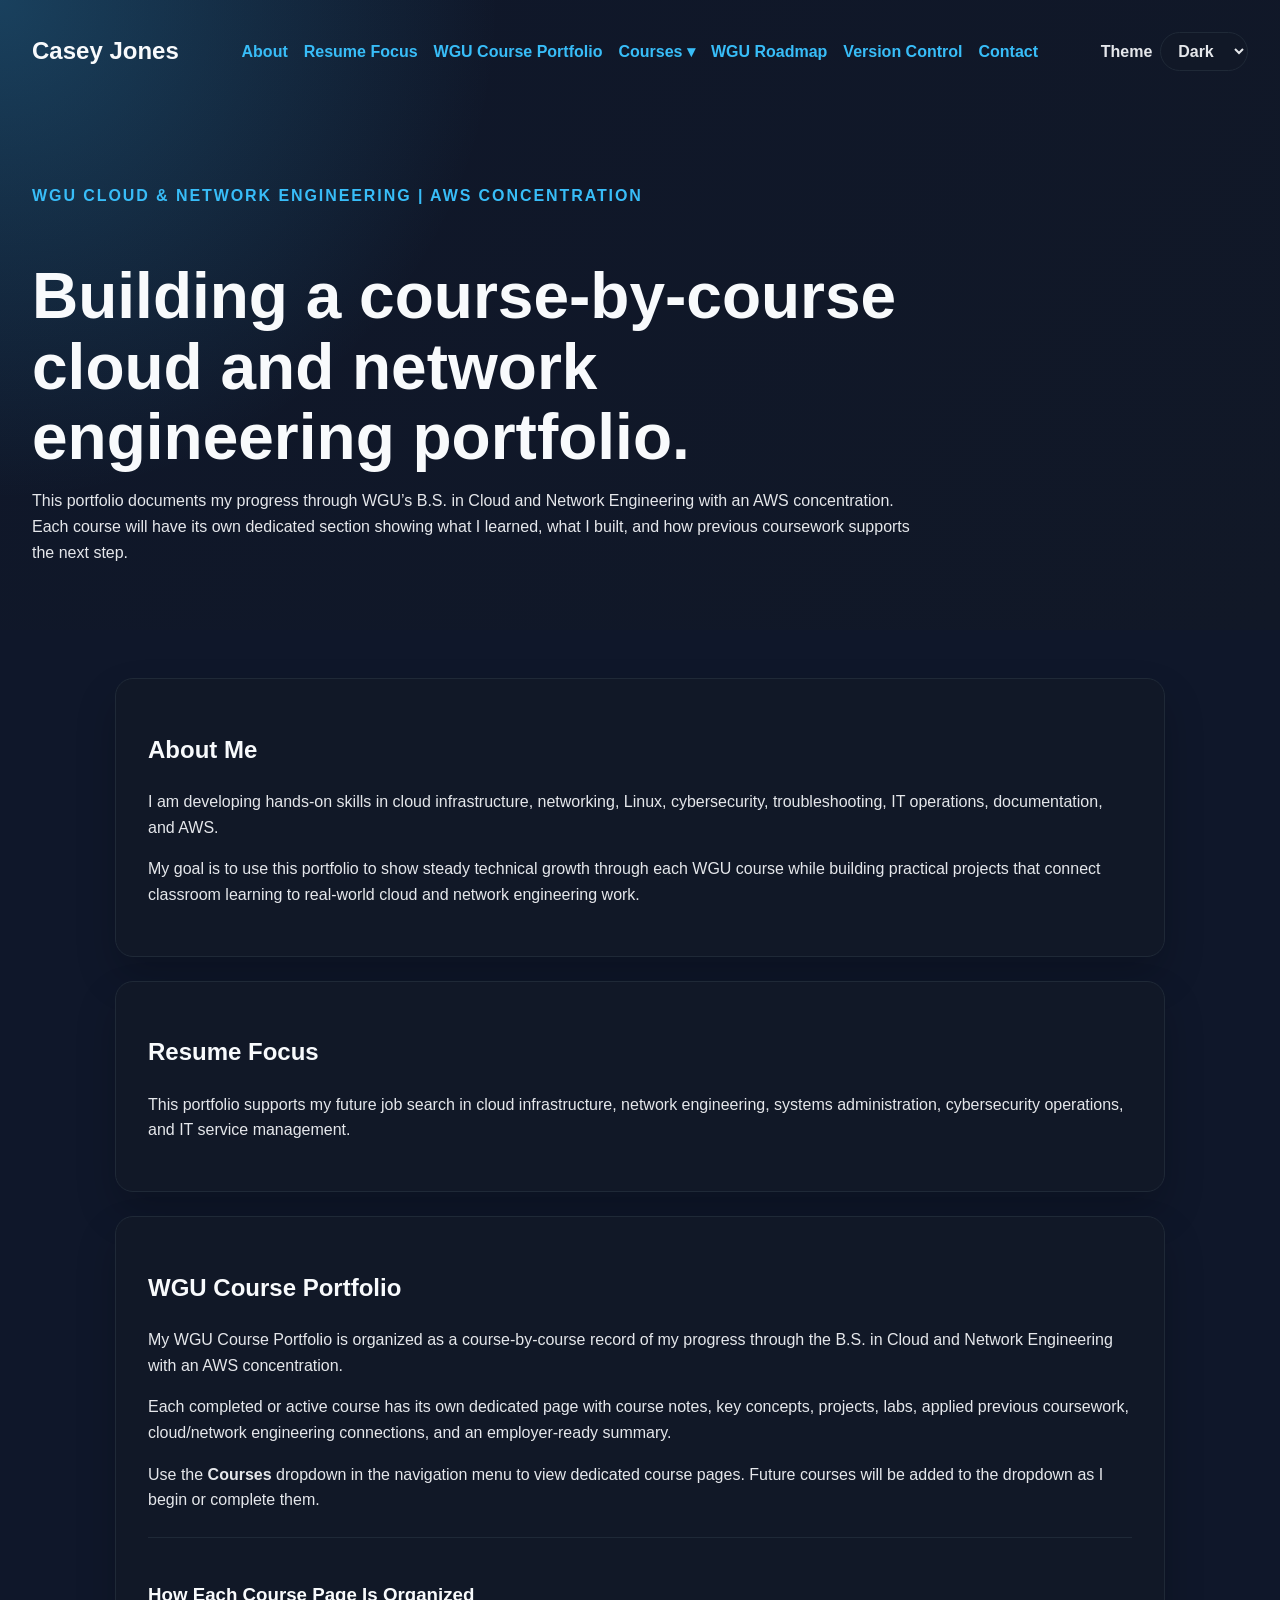
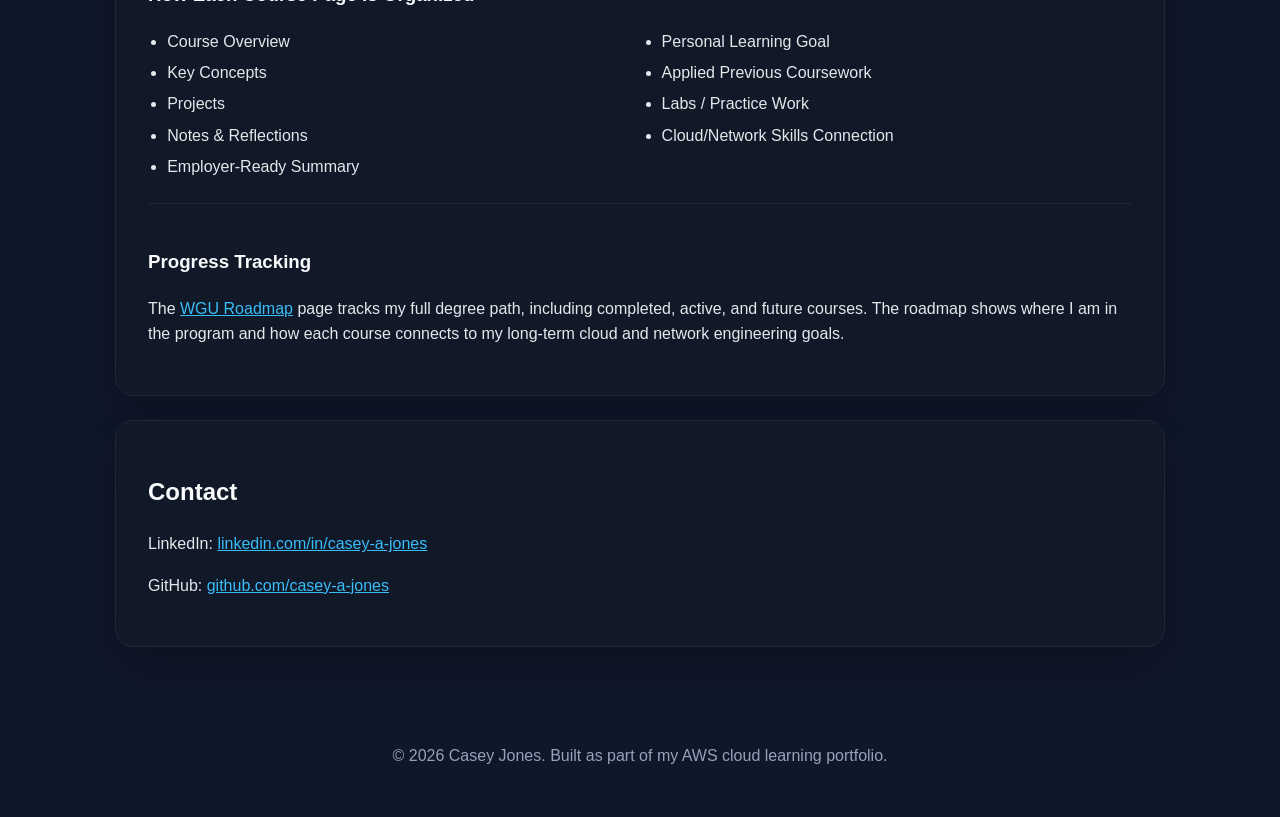
==== index.html @ 0ab1c054 "Update index.html" ====
<!DOCTYPE html>
<html lang="en">
<head>
  <meta charset="UTF-8" />
  <meta name="viewport" content="width=device-width, initial-scale=1.0" />

  <title>Casey Jones | Cloud & Network Engineering Portfolio</title>

  <!-- Main layout and shared styles -->
  <link rel="stylesheet" href="styles.css" />

  <!-- Theme stylesheet controlled by the dropdown -->
  <link id="theme-stylesheet" rel="stylesheet" href="theme-dark.css" />
</head>

<body>
  <header class="hero">
    <nav class="site-nav">
      <h1>Casey Jones</h1>
      
      <div class="nav-links">
        <a href="index.html#about">About</a>
        <a href="index.html#resume-focus">Resume Focus</a>
        <a href="index.html#course-portfolio">WGU Course Portfolio</a>
    
        <div class="dropdown">
          <button class="dropdown-button" type="button">Courses ▾</button>
            <div class="dropdown-content">
              <a href="courses/introduction-to-it-e004.html">Introduction to IT – E004</a>
              <a href="courses/business-of-it-d336.html">Business of IT - Applications – D336</a>
              <a href="courses/linux-foundations-d281.html">Linux Foundations – D281</a>
              <a href="courses/it-foundations-d316.html">IT Foundations – D316</a>
            </div>
        </div>
    
        <a href="roadmap.html">WGU Roadmap</a>
        <a href="version-control.html">Version Control</a>
        <a href="index.html#contact">Contact</a>
      </div>

      <div class="theme-picker">
        <label for="theme-select">Theme</label>
        <select id="theme-select">
          <option value="theme-dark.css">Dark</option>
          <option value="theme-light.css">Light</option>
        </select>
      </div>
    </nav>

    <section class="hero-content">
      <p class="eyebrow">WGU Cloud & Network Engineering | AWS Concentration</p>

      <h2>Building a course-by-course cloud and network engineering portfolio.</h2>

      <p>
        This portfolio documents my progress through WGU’s B.S. in Cloud and Network
        Engineering with an AWS concentration. Each course will have its own dedicated
        section showing what I learned, what I built, and how previous coursework supports
        the next step.
      </p>
    </section>
  </header>

  <main>
    <section id="about" class="card">
      <h2>About Me</h2>

      <p>
        I am developing hands-on skills in cloud infrastructure, networking, Linux,
        cybersecurity, troubleshooting, IT operations, documentation, and AWS.
      </p>

      <p>
        My goal is to use this portfolio to show steady technical growth through each
        WGU course while building practical projects that connect classroom learning
        to real-world cloud and network engineering work.
      </p>
    </section>

    <section id="resume-focus" class="card">
      <h2>Resume Focus</h2>

      <p>
        This portfolio supports my future job search in cloud infrastructure, network
        engineering, systems administration, cybersecurity operations, and IT service
        management.
      </p>
    </section>

    <section id="course-portfolio" class="card">
      <h2>WGU Course Portfolio</h2>
    
      <p>
        My WGU Course Portfolio is organized as a course-by-course record of my progress through
        the B.S. in Cloud and Network Engineering with an AWS concentration.
      </p>
    
      <p>
        Each completed or active course has its own dedicated page with course notes, key concepts,
        projects, labs, applied previous coursework, cloud/network engineering connections, and an
        employer-ready summary.
      </p>
    
      <p>
        Use the <strong>Courses</strong> dropdown in the navigation menu to view dedicated course pages.
        Future courses will be added to the dropdown as I begin or complete them.
      </p>
    
      <div class="course-card">
        <h3>How Each Course Page Is Organized</h3>
    
        <ul class="two-column-list">
          <li>Course Overview</li>
          <li>Personal Learning Goal</li>
          <li>Key Concepts</li>
          <li>Applied Previous Coursework</li>
          <li>Projects</li>
          <li>Labs / Practice Work</li>
          <li>Notes & Reflections</li>
          <li>Cloud/Network Skills Connection</li>
          <li>Employer-Ready Summary</li>
        </ul>
      </div>
    
      <div class="course-card">
        <h3>Progress Tracking</h3>
    
        <p>
          The <a href="roadmap.html">WGU Roadmap</a> page tracks my full degree path, including completed,
          active, and future courses. The roadmap shows where I am in the program and how each course
          connects to my long-term cloud and network engineering goals.
        </p>
      </div>
    </section>

    <section id="contact" class="card">
      <h2>Contact</h2>

      <p>
        LinkedIn:
        <a href="https://www.linkedin.com/in/casey-a-jones" target="_blank" rel="noopener noreferrer">
          linkedin.com/in/casey-a-jones
        </a>
      </p>

      <p>
        GitHub:
        <a href="https://github.com/casey-a-jones" target="_blank" rel="noopener noreferrer">
          github.com/casey-a-jones
        </a>
      </p>
    </section>
  </main>

  <footer>
    <p>© 2026 Casey Jones. Built as part of my AWS cloud learning portfolio.</p>
  </footer>

  <script>
    const themeSelect = document.querySelector("#theme-select");
    const themeStylesheet = document.querySelector("#theme-stylesheet");
    const savedTheme = localStorage.getItem("portfolio-theme");

    if (savedTheme) {
      themeStylesheet.setAttribute("href", savedTheme);
      themeSelect.value = savedTheme;
    }

    themeSelect.addEventListener("change", function () {
      const selectedTheme = themeSelect.value;
      themeStylesheet.setAttribute("href", selectedTheme);
      localStorage.setItem("portfolio-theme", selectedTheme);
    });
  </script>
</body>
</html>
---- styles.css ----
* {
  box-sizing: border-box;
}

html {
  scroll-behavior: smooth;
}

body {
  margin: 0;
  font-family: Arial, Helvetica, sans-serif;
  background: var(--page-bg);
  color: var(--text-color);
  line-height: 1.6;
  transition: background 0.3s ease, color 0.3s ease;
}

a {
  color: var(--link-color);
}

a:hover,
a:focus {
  color: var(--accent-color);
}

.hero {
  min-height: 70vh;
  padding: 2rem;
  background: var(--hero-bg);
}

.site-nav {
  display: flex;
  justify-content: space-between;
  align-items: center;
  gap: 1rem;
  flex-wrap: wrap;
}

.site-nav h1 {
  margin: 0;
  font-size: 1.5rem;
  color: var(--heading-color);
}

.nav-links {
  display: flex;
  gap: 1rem;
  flex-wrap: wrap;
}

.nav-links a {
  text-decoration: none;
  font-weight: bold;
}

.nav-links a:hover,
.nav-links a:focus {
  text-decoration: underline;
}

.dropdown {
  position: relative;
  display: inline-block;
}

.dropdown-button {
  background: transparent;
  border: none;
  color: var(--link-color);
  font: inherit;
  font-weight: bold;
  cursor: pointer;
  padding: 0;
}

.dropdown-button:hover,
.dropdown-button:focus {
  color: var(--accent-color);
  text-decoration: underline;
}

.dropdown-content {
  display: none;
  position: absolute;
  top: 1.8rem;
  left: 0;
  min-width: 260px;
  background: var(--card-bg);
  border: 1px solid var(--border-color);
  border-radius: 12px;
  box-shadow: var(--card-shadow);
  z-index: 10;
  overflow: hidden;
}

.dropdown-content a {
  display: block;
  padding: 0.75rem 1rem;
  text-decoration: none;
  color: var(--text-color);
}

.dropdown-content a:hover,
.dropdown-content a:focus {
  background: var(--table-header-bg);
  color: var(--accent-color);
}

.dropdown:hover .dropdown-content,
.dropdown:focus-within .dropdown-content {
  display: block;
}

.theme-picker {
  display: flex;
  align-items: center;
  gap: 0.5rem;
  font-weight: bold;
}

.theme-picker select {
  padding: 0.55rem 0.8rem;
  border: 1px solid var(--border-color);
  border-radius: 999px;
  background: var(--card-bg);
  color: var(--text-color);
  font: inherit;
  cursor: pointer;
}

.hero-content {
  max-width: 900px;
  margin-top: 7rem;
}

.eyebrow {
  color: var(--accent-color);
  text-transform: uppercase;
  letter-spacing: 0.12em;
  font-weight: bold;
}

.hero h2 {
  font-size: clamp(2rem, 5vw, 4rem);
  line-height: 1.1;
  margin-bottom: 1rem;
  color: var(--heading-color);
}

main {
  width: min(1050px, 92%);
  margin: 3rem auto;
}

.card {
  background: var(--card-bg);
  border: 1px solid var(--border-color);
  border-radius: 18px;
  padding: 2rem;
  margin-bottom: 1.5rem;
  box-shadow: var(--card-shadow);
}

.card h2,
.card h3,
.card h4 {
  color: var(--heading-color);
}

.course-card {
  border-top: 1px solid var(--border-color);
  margin-top: 1.5rem;
  padding-top: 1.5rem;
}

.status {
  color: var(--accent-color);
  font-weight: bold;
}

.two-column-list {
  display: grid;
  grid-template-columns: repeat(2, minmax(0, 1fr));
  gap: 0.35rem 1.5rem;
  padding-left: 1.2rem;
}

footer {
  text-align: center;
  padding: 2rem;
  color: var(--muted-color);
}

.small-hero {
  min-height: 45vh;
}

.table-wrapper {
  width: 100%;
  overflow-x: auto;
  margin-top: 1rem;
}

table {
  width: 100%;
  border-collapse: collapse;
  min-width: 850px;
}

th,
td {
  padding: 0.9rem;
  text-align: left;
  border: 1px solid var(--border-color);
  vertical-align: top;
}

th {
  color: var(--heading-color);
  background: var(--table-header-bg);
}

td {
  background: var(--table-cell-bg);
}
.legend {
  display: flex;
  flex-wrap: wrap;
  gap: 1rem 1.5rem;
  margin-top: 1rem;
}

.legend-item {
  display: inline-flex;
  align-items: center;
  gap: 0.5rem;
  font-weight: bold;
}

.legend-dot {
  width: 14px;
  height: 14px;
  border-radius: 50%;
  display: inline-block;
}

.legend-dot.completed {
  background: #22c55e;
}

.legend-dot.current {
  background: #f59e0b;
}

.legend-dot.future {
  background: #94a3b8;
}

.roadmap-card {
  overflow: hidden;
}

.roadmap {
  position: relative;
  max-width: 1100px;
  margin: 2rem auto 0;
  padding: 1rem 0;
}

.road-line {
  position: absolute;
  top: 0;
  bottom: 0;
  left: 50%;
  width: 18px;
  transform: translateX(-50%);
  border-radius: 999px;
  background:
    repeating-linear-gradient(
      to bottom,
      var(--road-line-color) 0 60px,
      var(--road-dash-color) 60px 90px
    );
  box-shadow: inset 0 0 0 4px var(--road-edge-color);
}

.road-stop {
  position: relative;
  width: 50%;
  margin: 1.75rem 0;
}

.road-stop.left {
  left: 0;
  padding-right: 3.5rem;
}

.road-stop.right {
  left: 50%;
  padding-left: 3.5rem;
}

.stop-card {
  background: var(--card-bg);
  border: 1px solid var(--border-color);
  border-radius: 18px;
  padding: 1.25rem;
  box-shadow: var(--card-shadow);
  position: relative;
}

.stop-card h3 {
  margin-top: 0.2rem;
  margin-bottom: 0.75rem;
}

.term-label {
  margin: 0 0 0.5rem 0;
  font-size: 0.9rem;
  font-weight: bold;
  color: var(--accent-color);
  text-transform: uppercase;
  letter-spacing: 0.06em;
}

.stop-marker {
  position: absolute;
  top: 1.75rem;
  width: 24px;
  height: 24px;
  border-radius: 50%;
  border: 4px solid var(--page-bg);
  z-index: 2;
}

.road-stop.left .stop-marker {
  right: -12px;
}

.road-stop.right .stop-marker {
  left: -12px;
}

.road-stop.completed .stop-marker {
  background: #22c55e;
}

.road-stop.current .stop-marker {
  background: #f59e0b;
}

.road-stop.future .stop-marker {
  background: #94a3b8;
}

.car-icon {
  position: absolute;
  top: 0.9rem;
  font-size: 1.8rem;
  z-index: 3;
}

.road-stop.right .car-icon {
  left: -2.6rem;
}

.road-stop.left .car-icon {
  right: -2.6rem;
}

.road-stop.left .stop-card::after,
.road-stop.right .stop-card::after {
  content: "";
  position: absolute;
  top: 1.6rem;
  width: 28px;
  height: 4px;
  background: var(--road-connector-color);
}

.road-stop.left .stop-card::after {
  right: -28px;
}

.road-stop.right .stop-card::after {
  left: -28px;
}

@media (max-width: 900px) {
  .road-line {
    left: 20px;
    transform: none;
  }

  .road-stop,
  .road-stop.left,
  .road-stop.right {
    width: 100%;
    left: 0;
    padding-left: 4rem;
    padding-right: 0;
  }

  .road-stop .stop-marker {
    left: 8px !important;
    right: auto !important;
  }

  .road-stop .car-icon {
    left: 0.2rem !important;
    right: auto !important;
  }

  .road-stop .stop-card::after {
    left: -28px !important;
    right: auto !important;
  }
}

@media (max-width: 700px) {
  .hero {
    padding: 1.25rem;
  }

  .hero-content {
    margin-top: 4rem;
  }

  .site-nav {
    align-items: flex-start;
  }

  .nav-links {
    width: 100%;
  }

  .two-column-list {
    grid-template-columns: 1fr;
  }
}
---- theme-dark.css ----
:root {
  --page-bg: #0f172a;
  --text-color: #e5e7eb;
  --heading-color: #f8fafc;
  --muted-color: #94a3b8;
  --link-color: #38bdf8;
  --accent-color: #38bdf8;
  --card-bg: #111827;
  --border-color: #1f2937;
  --card-shadow: 0 20px 40px rgba(0, 0, 0, 0.2);
  --hero-bg:
    radial-gradient(circle at top left, rgba(56, 189, 248, 0.25), transparent 35%),
    linear-gradient(135deg, #0f172a, #111827);
  --table-header-bg: #1e293b;
  --table-cell-bg: #0f172a;
  --road-line-color: #334155;
  --road-dash-color: #475569;
  --road-edge-color: #1e293b;
  --road-connector-color: #64748b;
}
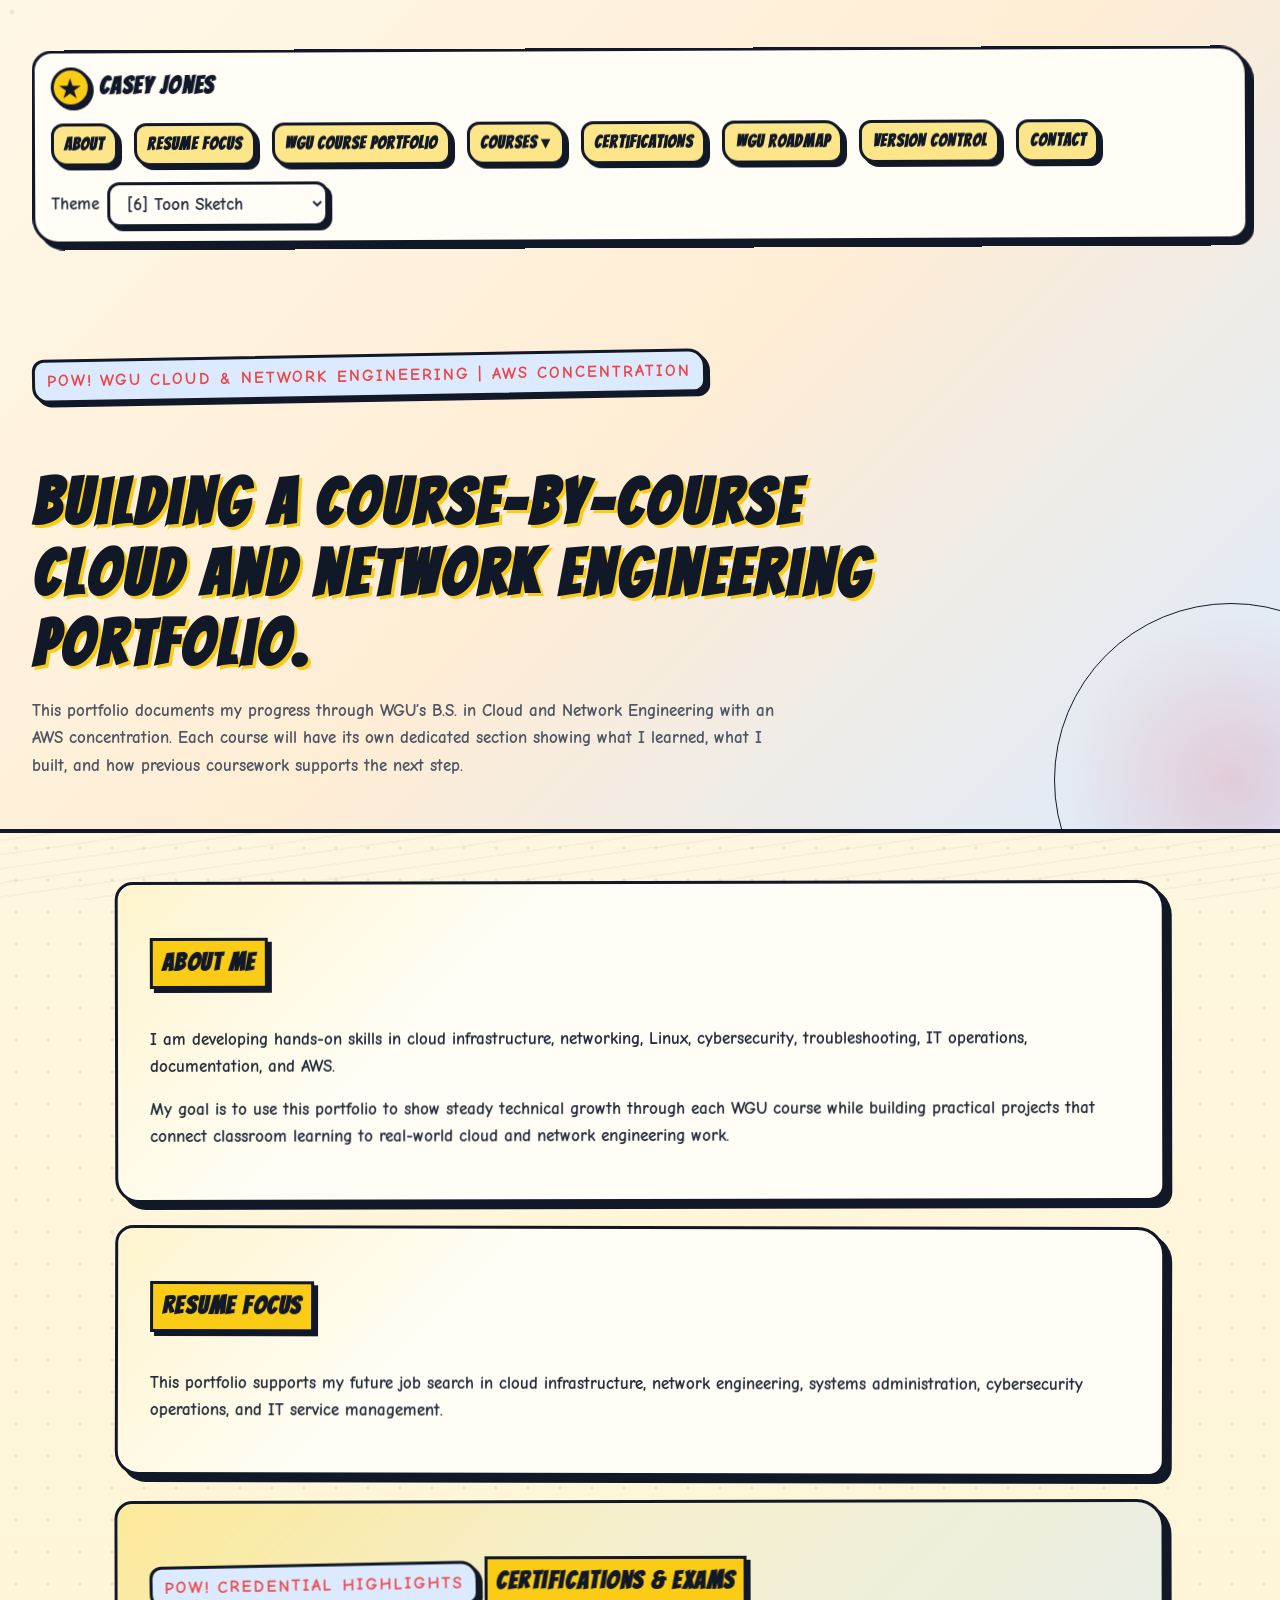
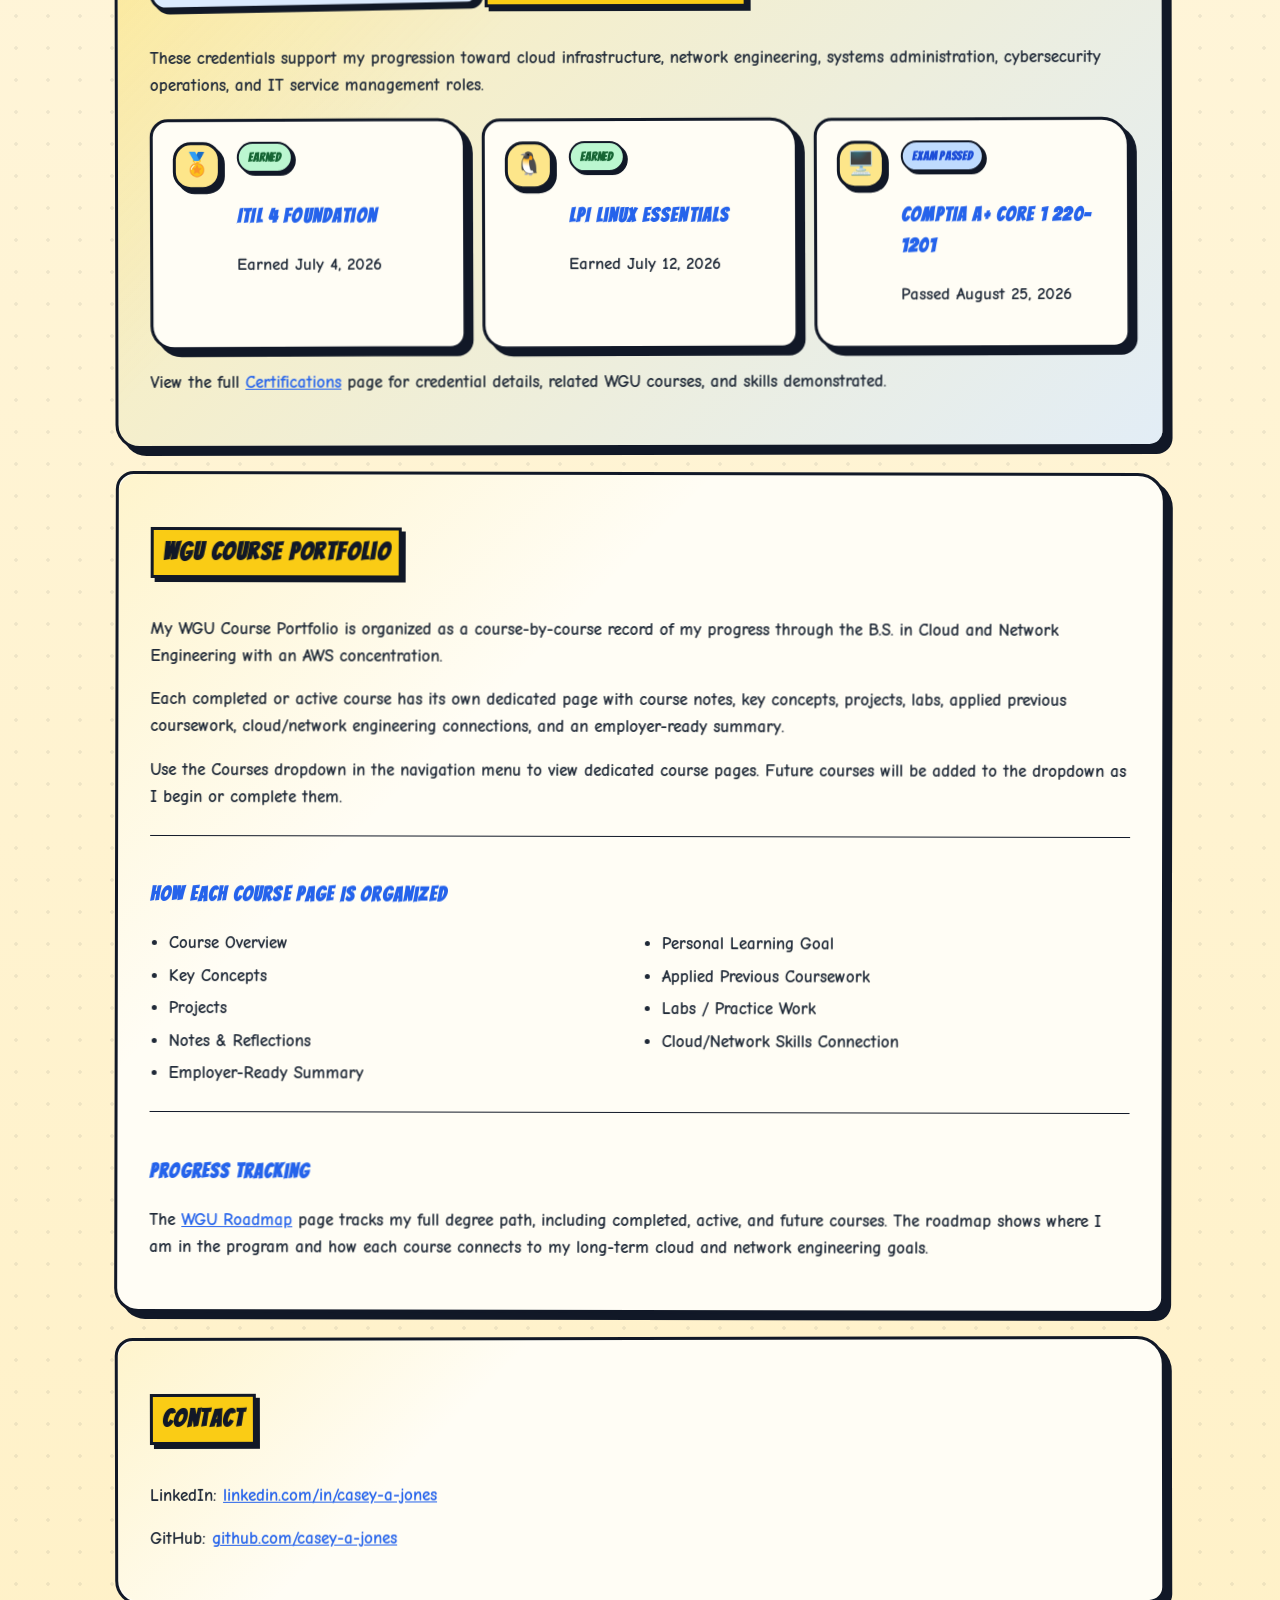
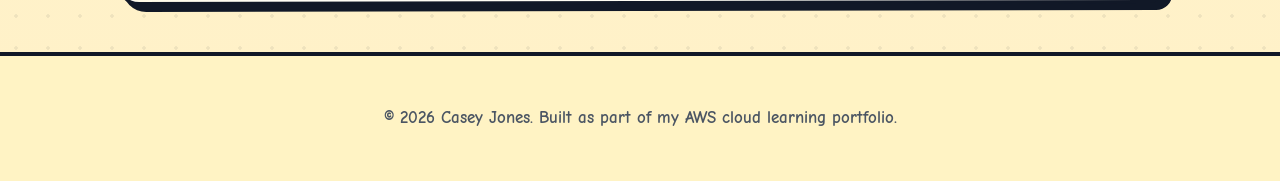
==== commit b0b7a04c: "Finalize theme collection" ====
--- a/index.html
+++ b/index.html
@@ -10,10 +10,10 @@
   <link rel="stylesheet" href="styles.css" />
 
   <!-- Theme stylesheet controlled by the dropdown -->
-  <link id="theme-stylesheet" rel="stylesheet" href="theme-dark.css" />
+  <link id="theme-stylesheet" rel="stylesheet" href="theme-toon-sketch.css" />
 </head>
 
-<body>
+<body data-theme-path="">
   <header class="hero">
     <nav class="site-nav">
       <h1>Casey Jones</h1>
@@ -22,17 +22,19 @@
         <a href="index.html#about">About</a>
         <a href="index.html#resume-focus">Resume Focus</a>
         <a href="index.html#course-portfolio">WGU Course Portfolio</a>
-    
+
         <div class="dropdown">
           <button class="dropdown-button" type="button">Courses ▾</button>
-            <div class="dropdown-content">
-              <a href="courses/introduction-to-it-e004.html">Introduction to IT – E004</a>
-              <a href="courses/business-of-it-d336.html">Business of IT - Applications – D336</a>
-              <a href="courses/linux-foundations-d281.html">Linux Foundations – D281</a>
-              <a href="courses/it-foundations-d316.html">IT Foundations – D316</a>
-            </div>
+          <div class="dropdown-content">
+            <a href="courses/introduction-to-it-e004.html">Introduction to IT – E004</a>
+            <a href="courses/business-of-it-d336.html">Business of IT - Applications – D336</a>
+            <a href="courses/linux-foundations-d281.html">Linux Foundations – D281</a>
+            <a href="courses/it-foundations-d316.html">IT Foundations – D316</a>
+            <a href="courses/it-applications-d317.html">IT Applications – D317</a>
+          </div>
         </div>
-    
+
+        <a href="certifications.html">Certifications</a>
         <a href="roadmap.html">WGU Roadmap</a>
         <a href="version-control.html">Version Control</a>
         <a href="index.html#contact">Contact</a>
@@ -41,8 +43,12 @@
       <div class="theme-picker">
         <label for="theme-select">Theme</label>
         <select id="theme-select">
-          <option value="theme-dark.css">Dark</option>
-          <option value="theme-light.css">Light</option>
+          <option value="theme-blueprint-grid.css">[1] Blueprint Grid</option>
+          <option value="theme-brutalist-server.css">[2] Brutalist Server</option>
+          <option value="theme-cosmic-console.css">[3] Cosmic Console</option>
+          <option value="theme-dark.css">[4] Dark</option>
+          <option value="theme-electron-schematic.css">[5] Electron Schematic</option>
+          <option value="theme-toon-sketch.css" selected>[6] Toon Sketch</option>
         </select>
       </div>
     </nav>
@@ -84,6 +90,51 @@
         This portfolio supports my future job search in cloud infrastructure, network
         engineering, systems administration, cybersecurity operations, and IT service
         management.
+      </p>
+    </section>
+
+
+    <section id="certification-highlights" class="card feature-card">
+      <p class="eyebrow">Credential Highlights</p>
+      <h2>Certifications & Exams</h2>
+
+      <p>
+        These credentials support my progression toward cloud infrastructure, network engineering,
+        systems administration, cybersecurity operations, and IT service management roles.
+      </p>
+
+      <div class="cert-grid compact-grid">
+        <article class="cert-card earned">
+          <span class="cert-icon">🏅</span>
+          <div>
+            <p class="badge earned-badge">Earned</p>
+            <h3>ITIL 4 Foundation</h3>
+            <p>Earned July 4, 2026</p>
+          </div>
+        </article>
+
+        <article class="cert-card earned">
+          <span class="cert-icon">🐧</span>
+          <div>
+            <p class="badge earned-badge">Earned</p>
+            <h3>LPI Linux Essentials</h3>
+            <p>Earned July 12, 2026</p>
+          </div>
+        </article>
+
+        <article class="cert-card passed">
+          <span class="cert-icon">🖥️</span>
+          <div>
+            <p class="badge passed-badge">Exam Passed</p>
+            <h3>CompTIA A+ Core 1 220-1201</h3>
+            <p>Passed August 25, 2026</p>
+          </div>
+        </article>
+      </div>
+
+      <p>
+        View the full <a href="certifications.html">Certifications</a> page for credential details,
+        related WGU courses, and skills demonstrated.
       </p>
     </section>
 
@@ -155,22 +206,6 @@
   <footer>
     <p>© 2026 Casey Jones. Built as part of my AWS cloud learning portfolio.</p>
   </footer>
-
-  <script>
-    const themeSelect = document.querySelector("#theme-select");
-    const themeStylesheet = document.querySelector("#theme-stylesheet");
-    const savedTheme = localStorage.getItem("portfolio-theme");
-
-    if (savedTheme) {
-      themeStylesheet.setAttribute("href", savedTheme);
-      themeSelect.value = savedTheme;
-    }
-
-    themeSelect.addEventListener("change", function () {
-      const selectedTheme = themeSelect.value;
-      themeStylesheet.setAttribute("href", selectedTheme);
-      localStorage.setItem("portfolio-theme", selectedTheme);
-    });
-  </script>
+  <script src="script.js"></script>
 </body>
 </html>
--- a/styles.css
+++ b/styles.css
@@ -440,3 +440,296 @@
     grid-template-columns: 1fr;
   }
 }
+
+
+/* === v1.3 Visual Refresh === */
+
+:root {
+  --radius-lg: 24px;
+  --radius-md: 16px;
+}
+
+body::before {
+  content: "";
+  position: fixed;
+  inset: 0;
+  pointer-events: none;
+  background:
+    radial-gradient(circle at 12% 18%, var(--glow-one), transparent 32%),
+    radial-gradient(circle at 82% 8%, var(--glow-two), transparent 28%),
+    linear-gradient(135deg, transparent 0 24%, var(--grid-line) 25%, transparent 26% 49%, var(--grid-line) 50%, transparent 51%);
+  background-size: auto, auto, 64px 64px;
+  opacity: 0.8;
+  z-index: -1;
+}
+
+.site-nav {
+  position: sticky;
+  top: 1rem;
+  z-index: 20;
+  padding: 0.85rem 1rem;
+  border: 1px solid var(--nav-border);
+  border-radius: 999px;
+  background: var(--nav-bg);
+  backdrop-filter: blur(18px);
+  box-shadow: var(--nav-shadow);
+}
+
+.site-nav h1 {
+  display: inline-flex;
+  align-items: center;
+  gap: 0.5rem;
+}
+
+.site-nav h1::before {
+  content: "☁";
+  display: inline-grid;
+  place-items: center;
+  width: 34px;
+  height: 34px;
+  border-radius: 50%;
+  color: var(--logo-color);
+  background: var(--logo-bg);
+  box-shadow: 0 0 24px var(--logo-glow);
+}
+
+.hero {
+  position: relative;
+  overflow: hidden;
+}
+
+.hero::after {
+  content: "";
+  position: absolute;
+  right: -8rem;
+  bottom: -8rem;
+  width: 22rem;
+  height: 22rem;
+  border-radius: 50%;
+  border: 1px solid var(--orb-border);
+  background: var(--orb-bg);
+  filter: blur(0.2px);
+}
+
+.hero-content {
+  position: relative;
+  z-index: 1;
+}
+
+.hero-content p:not(.eyebrow) {
+  max-width: 760px;
+  font-size: 1.08rem;
+  color: var(--muted-color);
+}
+
+.eyebrow {
+  display: inline-flex;
+  align-items: center;
+  gap: 0.45rem;
+  padding: 0.35rem 0.75rem;
+  border: 1px solid var(--pill-border);
+  border-radius: 999px;
+  background: var(--pill-bg);
+}
+
+.eyebrow::before {
+  content: "✦";
+}
+
+.card {
+  position: relative;
+  overflow: hidden;
+  border-radius: var(--radius-lg);
+}
+
+.card::before {
+  content: "";
+  position: absolute;
+  inset: 0;
+  pointer-events: none;
+  border-radius: inherit;
+  background: linear-gradient(135deg, var(--card-shine), transparent 35%);
+  opacity: 0.7;
+}
+
+.card > * {
+  position: relative;
+  z-index: 1;
+}
+
+.feature-card {
+  border-color: var(--feature-border);
+  background:
+    linear-gradient(135deg, var(--feature-bg-one), var(--feature-bg-two)),
+    var(--card-bg);
+}
+
+.nav-links a,
+.dropdown-button {
+  transition: transform 0.2s ease, color 0.2s ease;
+}
+
+.nav-links a:hover,
+.dropdown-button:hover {
+  transform: translateY(-1px);
+}
+
+.dropdown-content {
+  top: 2.2rem;
+  padding: 0.4rem;
+  border-radius: 18px;
+  background: var(--dropdown-bg);
+  backdrop-filter: blur(18px);
+}
+
+.dropdown-content a {
+  border-radius: 12px;
+}
+
+.theme-picker select {
+  box-shadow: inset 0 0 0 1px var(--input-inner-border);
+}
+
+.cert-grid,
+.stats-grid {
+  display: grid;
+  gap: 1rem;
+}
+
+.cert-grid {
+  grid-template-columns: repeat(auto-fit, minmax(260px, 1fr));
+}
+
+.compact-grid {
+  margin: 1.25rem 0;
+}
+
+.cert-card,
+.stat-card {
+  background: var(--cert-card-bg);
+  border: 1px solid var(--border-color);
+  border-radius: 22px;
+  padding: 1.25rem;
+  box-shadow: var(--card-shadow);
+}
+
+.cert-card {
+  display: flex;
+  align-items: flex-start;
+  gap: 1rem;
+}
+
+.cert-icon {
+  display: inline-grid;
+  place-items: center;
+  flex: 0 0 auto;
+  width: 3rem;
+  height: 3rem;
+  border-radius: 18px;
+  background: var(--icon-bg);
+  box-shadow: inset 0 0 0 1px var(--icon-border);
+  font-size: 1.4rem;
+}
+
+.badge {
+  display: inline-flex;
+  width: fit-content;
+  margin: 0 0 0.5rem;
+  padding: 0.22rem 0.6rem;
+  border-radius: 999px;
+  font-size: 0.78rem;
+  font-weight: 700;
+  text-transform: uppercase;
+  letter-spacing: 0.06em;
+}
+
+.earned-badge {
+  color: var(--earned-text);
+  background: var(--earned-bg);
+}
+
+.passed-badge {
+  color: var(--passed-text);
+  background: var(--passed-bg);
+}
+
+.current-badge {
+  color: var(--current-text);
+  background: var(--current-bg);
+}
+
+.stats-grid {
+  grid-template-columns: repeat(auto-fit, minmax(180px, 1fr));
+}
+
+.stat-card {
+  text-align: center;
+}
+
+.stat-number {
+  display: block;
+  font-size: 2.5rem;
+  line-height: 1;
+  color: var(--accent-color);
+  font-weight: 800;
+}
+
+.stat-label {
+  color: var(--muted-color);
+  font-weight: 700;
+}
+
+.road-line {
+  width: 24px;
+  background:
+    repeating-linear-gradient(
+      to bottom,
+      var(--road-line-color) 0 46px,
+      var(--road-dash-color) 46px 76px
+    );
+  box-shadow:
+    inset 0 0 0 5px var(--road-edge-color),
+    0 0 40px var(--road-glow);
+}
+
+.stop-card {
+  transition: transform 0.2s ease, border-color 0.2s ease;
+}
+
+.stop-card:hover {
+  transform: translateY(-3px);
+  border-color: var(--accent-color);
+}
+
+.road-stop.current .stop-card {
+  border-color: var(--current-stop-border);
+  box-shadow: var(--current-stop-shadow);
+}
+
+.car-icon {
+  filter: drop-shadow(0 6px 14px var(--car-shadow));
+}
+
+footer {
+  border-top: 1px solid var(--border-color);
+  background: var(--footer-bg);
+}
+
+@media (max-width: 900px) {
+  .site-nav {
+    border-radius: 24px;
+    top: 0.5rem;
+  }
+
+  .dropdown-content {
+    position: static;
+    width: 100%;
+    margin-top: 0.5rem;
+  }
+}
+
+@media (max-width: 700px) {
+  .cert-card {
+    flex-direction: column;
+  }
+}
--- a/theme-toon-sketch.css
+++ b/theme-toon-sketch.css
@@ -0,0 +1,140 @@
+@import url('https://fonts.googleapis.com/css2?family=Bangers&family=Comic+Neue:wght@400;700&display=swap');
+
+/* Toon Sketch Theme: comic notebook panels and chunky outlines */
+:root {
+  --page-bg: #fff8e7;
+  --text-color: #1f2937;
+  --heading-color: #111827;
+  --muted-color: #4b5563;
+  --link-color: #2563eb;
+  --accent-color: #ef4444;
+  --card-bg: #fffdf5;
+  --border-color: #111827;
+  --card-shadow: 7px 7px 0 #111827;
+  --hero-bg:
+    radial-gradient(circle at 12px 12px, rgba(17,24,39,0.08) 2px, transparent 3px),
+    linear-gradient(135deg, #fff8e7, #ffedd5 52%, #dbeafe);
+  --table-header-bg: #fde68a;
+  --table-cell-bg: #fffdf5;
+  --road-line-color: #111827;
+  --road-dash-color: #ffffff;
+  --road-edge-color: #f97316;
+  --road-connector-color: #111827;
+  --glow-one: rgba(251,146,60,0.14);
+  --glow-two: rgba(59,130,246,0.12);
+  --grid-line: rgba(17,24,39,0.05);
+  --nav-bg: #fffdf5;
+  --nav-border: #111827;
+  --nav-shadow: 6px 6px 0 #111827;
+  --logo-bg: #facc15;
+  --logo-color: #111827;
+  --logo-glow: rgba(17,24,39,0.1);
+  --orb-bg: radial-gradient(circle, rgba(239,68,68,0.18), transparent 66%);
+  --orb-border: #111827;
+  --pill-bg: #dbeafe;
+  --pill-border: #111827;
+  --card-shine: rgba(250,204,21,0.20);
+  --feature-border: #111827;
+  --feature-bg-one: rgba(250,204,21,0.28);
+  --feature-bg-two: rgba(96,165,250,0.18);
+  --dropdown-bg: #fffdf5;
+  --input-inner-border: #111827;
+  --cert-card-bg: #fffdf5;
+  --icon-bg: #fde68a;
+  --icon-border: #111827;
+  --earned-bg: #bbf7d0;
+  --earned-text: #166534;
+  --passed-bg: #bfdbfe;
+  --passed-text: #1d4ed8;
+  --current-bg: #fed7aa;
+  --current-text: #9a3412;
+  --road-glow: rgba(17,24,39,0.10);
+  --current-stop-border: #ef4444;
+  --current-stop-shadow: 7px 7px 0 #111827;
+  --car-shadow: rgba(17,24,39,0.36);
+  --footer-bg: #fff3c4;
+  --radius-lg: 18px;
+  --radius-md: 14px;
+}
+
+body {
+  font-family: 'Comic Neue', 'Comic Sans MS', cursive;
+  font-size: 1.05rem;
+  font-weight: 700;
+  background:
+    radial-gradient(circle at 16px 16px, rgba(17,24,39,0.07) 1.5px, transparent 2px),
+    linear-gradient(180deg, #fff8e7, #fff1c7);
+  background-size: 32px 32px, auto;
+}
+
+body::before {
+  background:
+    repeating-linear-gradient(-8deg, transparent 0 12px, rgba(17,24,39,0.035) 12px 14px),
+    radial-gradient(circle at 12% 12%, rgba(239,68,68,0.16), transparent 22%),
+    radial-gradient(circle at 90% 18%, rgba(59,130,246,0.14), transparent 25%);
+}
+
+.site-nav h1,
+.hero h2,
+.card h2,
+.card h3,
+.card h4,
+.nav-links a,
+.dropdown-button,
+.badge,
+.term-label,
+th {
+  font-family: 'Bangers', 'Comic Neue', cursive;
+  letter-spacing: 0.06em;
+}
+
+.site-nav {
+  border: 3px solid #111827;
+  border-radius: 20px 28px 18px 26px;
+  background: #fffdf5;
+  transform: rotate(-0.25deg);
+  backdrop-filter: none;
+}
+.site-nav h1::before {
+  content: "★";
+  border: 3px solid #111827;
+  box-shadow: 3px 3px 0 #111827;
+}
+.nav-links a,
+.dropdown-button {
+  border: 3px solid #111827;
+  border-radius: 12px 18px 12px 16px;
+  background: #fde68a;
+  color: #111827;
+  padding: 0.34rem 0.65rem;
+  box-shadow: 4px 4px 0 #111827;
+  text-decoration: none;
+}
+.nav-links a:hover,
+.dropdown-button:hover { transform: translate(-2px, -2px) rotate(0.5deg); box-shadow: 6px 6px 0 #111827; }
+.dropdown-content { border: 3px solid #111827; border-radius: 16px; box-shadow: 6px 6px 0 #111827; }
+.dropdown-content a { border-radius: 10px; box-shadow: none; background: transparent; }
+.theme-picker select { border: 3px solid #111827; border-radius: 12px; box-shadow: 4px 4px 0 #111827; font-family: 'Comic Neue', cursive; font-weight: 700; }
+
+.hero { border-bottom: 4px solid #111827; }
+.hero h2 { color: #111827; text-shadow: 3px 3px 0 #facc15; }
+.eyebrow { border: 3px solid #111827; border-radius: 12px 18px 12px 16px; box-shadow: 4px 4px 0 #111827; transform: rotate(-1deg); }
+.eyebrow::before { content: "POW!"; color: #ef4444; }
+
+.card,
+.stop-card,
+.cert-card,
+.stat-card {
+  border: 3px solid #111827;
+  border-radius: 18px 28px 16px 24px;
+  transform: rotate(-0.12deg);
+}
+.card:nth-of-type(even), .road-stop:nth-of-type(even) .stop-card { transform: rotate(0.12deg); }
+.card::before { background: linear-gradient(135deg, rgba(250,204,21,0.26), transparent 32%); }
+.card h2 { display: inline-block; background: #facc15; border: 3px solid #111827; padding: 0.15rem 0.55rem; box-shadow: 4px 4px 0 #111827; }
+.card h3 { color: #2563eb; }
+.cert-icon { border: 3px solid #111827; box-shadow: 4px 4px 0 #111827; }
+.badge { border: 2px solid #111827; box-shadow: 3px 3px 0 #111827; }
+.road-line { border-radius: 999px; box-shadow: inset 0 0 0 5px #f97316, 5px 5px 0 #111827; }
+.stop-marker { border: 3px solid #111827; box-shadow: 3px 3px 0 #111827; }
+footer { border-top: 4px solid #111827; }
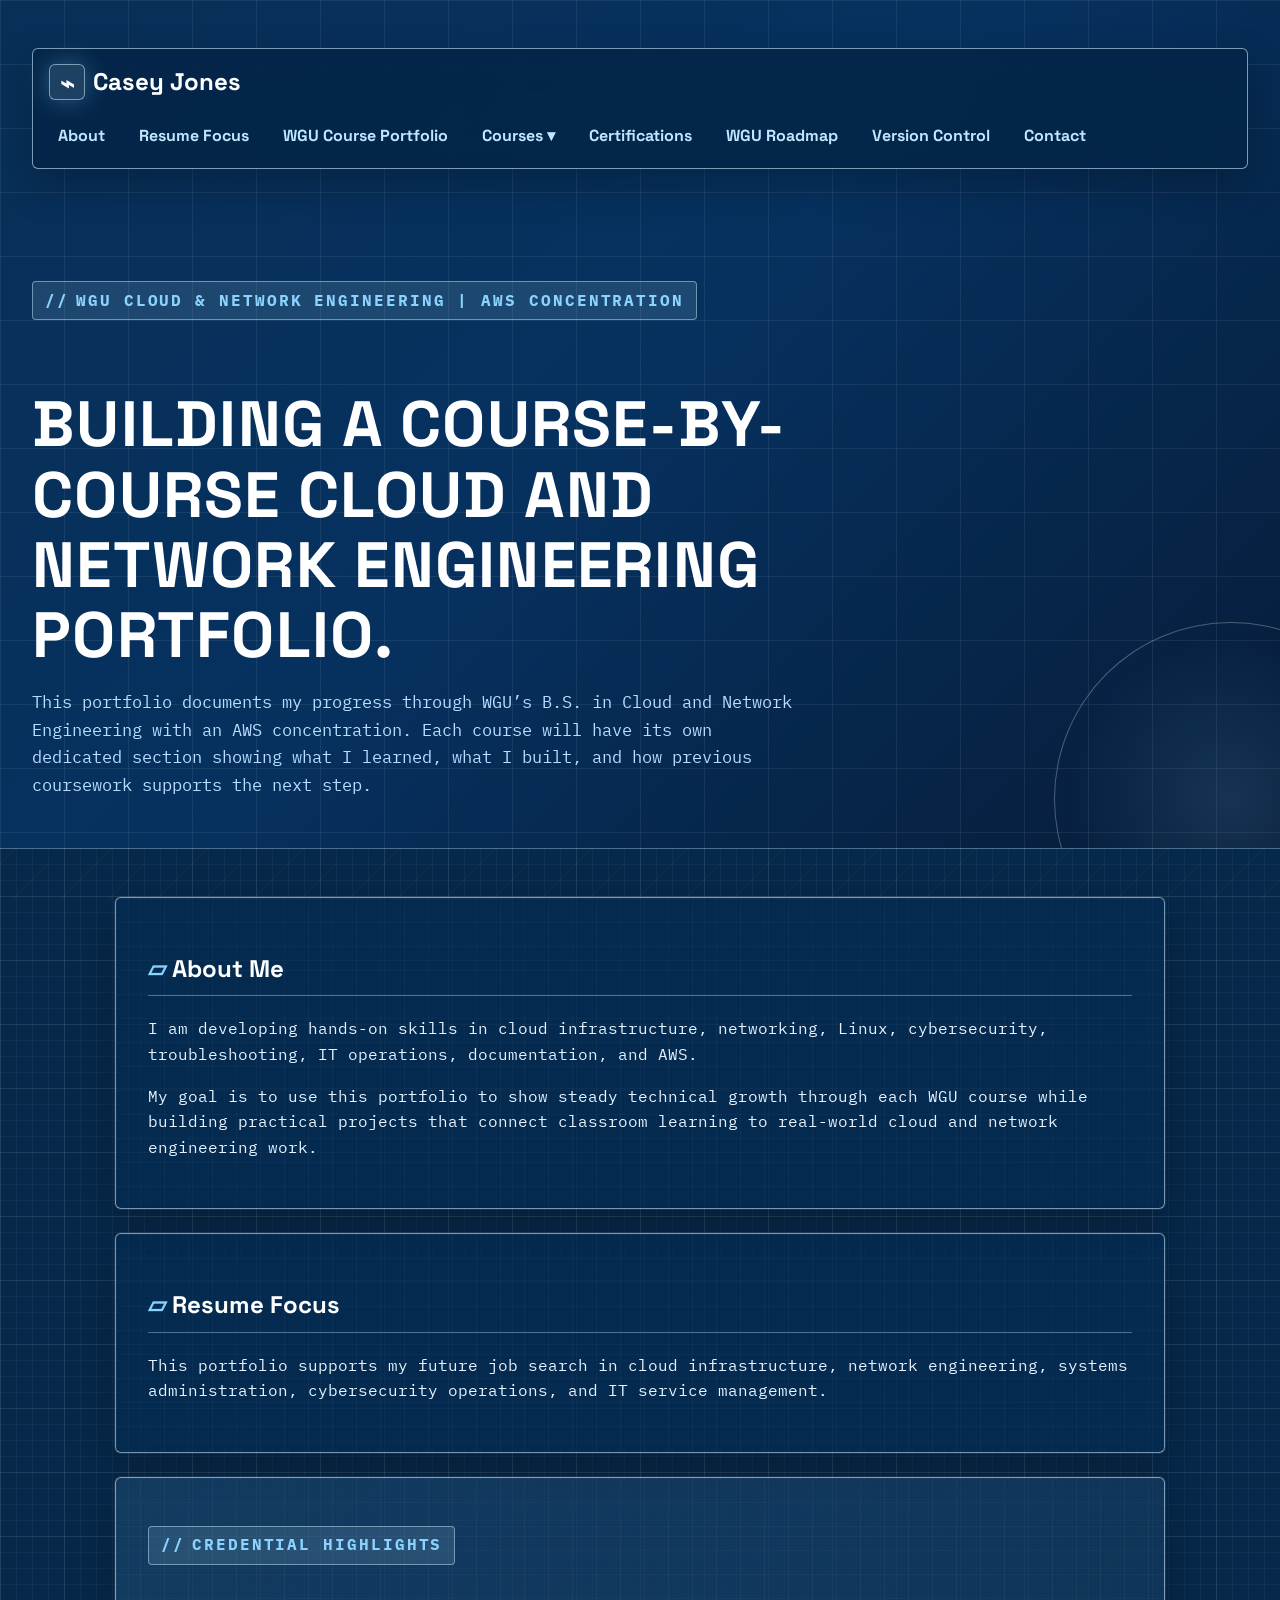
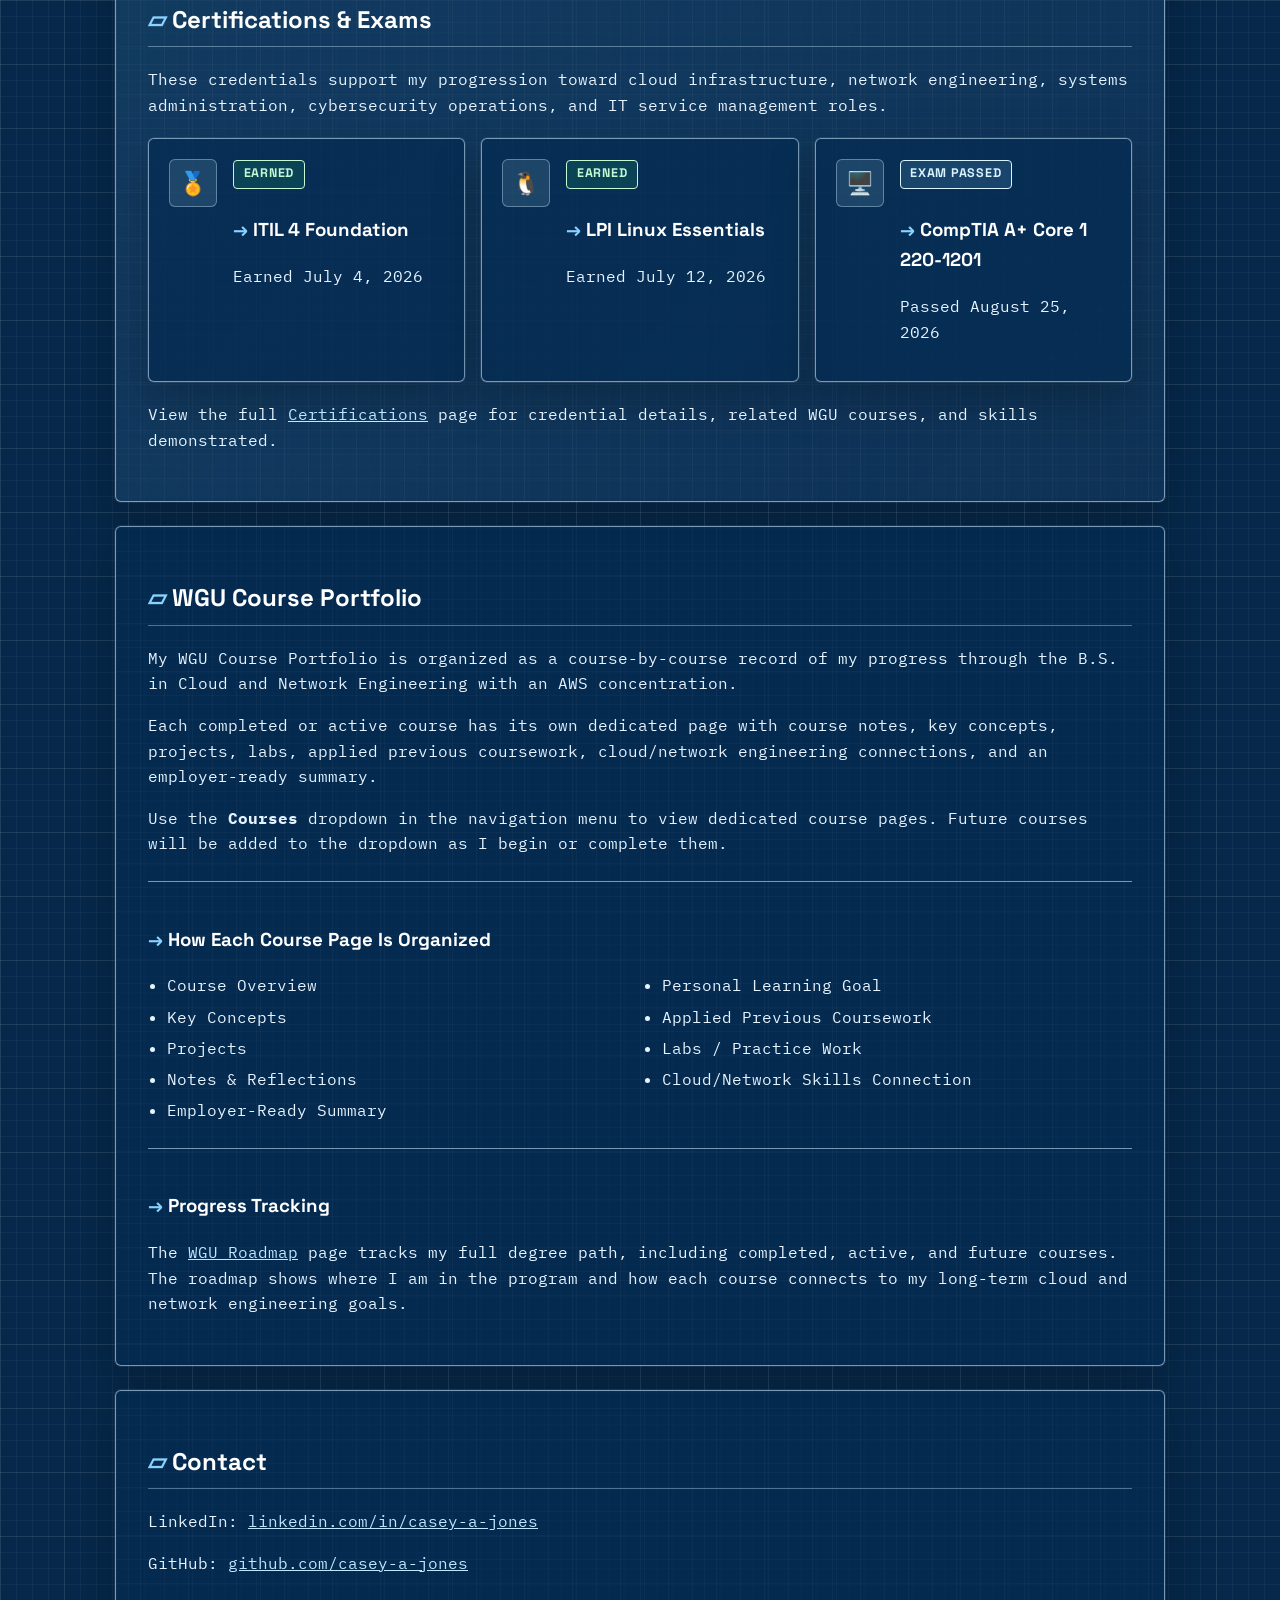
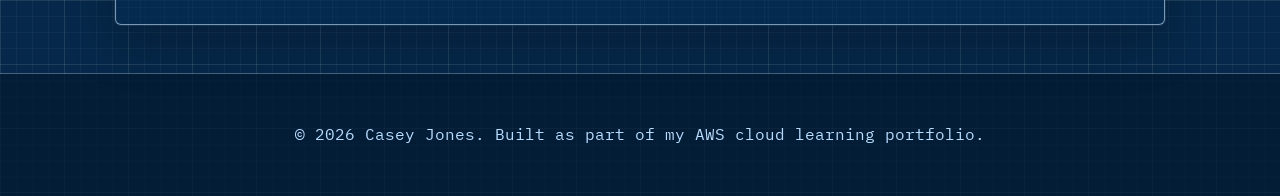
==== commit fee10be5: "Set Blueprint Grid as default site design" ====
--- a/index.html
+++ b/index.html
@@ -10,7 +10,7 @@
   <link rel="stylesheet" href="styles.css" />
 
   <!-- Theme stylesheet controlled by the dropdown -->
-  <link id="theme-stylesheet" rel="stylesheet" href="theme-toon-sketch.css" />
+  <link id="theme-stylesheet" rel="stylesheet" href="theme-blueprint-grid.css" />
 </head>
 
 <body data-theme-path="">
@@ -38,18 +38,6 @@
         <a href="roadmap.html">WGU Roadmap</a>
         <a href="version-control.html">Version Control</a>
         <a href="index.html#contact">Contact</a>
-      </div>
-
-      <div class="theme-picker">
-        <label for="theme-select">Theme</label>
-        <select id="theme-select">
-          <option value="theme-blueprint-grid.css">[1] Blueprint Grid</option>
-          <option value="theme-brutalist-server.css">[2] Brutalist Server</option>
-          <option value="theme-cosmic-console.css">[3] Cosmic Console</option>
-          <option value="theme-dark.css">[4] Dark</option>
-          <option value="theme-electron-schematic.css">[5] Electron Schematic</option>
-          <option value="theme-toon-sketch.css" selected>[6] Toon Sketch</option>
-        </select>
       </div>
     </nav>
 
--- a/theme-blueprint-grid.css
+++ b/theme-blueprint-grid.css
@@ -0,0 +1,139 @@
+@import url('https://fonts.googleapis.com/css2?family=IBM+Plex+Mono:wght@400;600;700&family=Space+Grotesk:wght@500;700&display=swap');
+
+/* Blueprint Grid Theme: technical drawing + cloud architecture sketch */
+:root {
+  --page-bg: #06284a;
+  --text-color: #e7f4ff;
+  --heading-color: #ffffff;
+  --muted-color: #b9ddff;
+  --link-color: #bde8ff;
+  --accent-color: #8bd3ff;
+  --card-bg: rgba(5, 44, 82, 0.72);
+  --border-color: rgba(203, 235, 255, 0.58);
+  --card-shadow: 0 0 0 1px rgba(255,255,255,0.08), 0 20px 50px rgba(0, 0, 0, 0.22);
+  --hero-bg:
+    linear-gradient(rgba(255,255,255,0.07) 1px, transparent 1px),
+    linear-gradient(90deg, rgba(255,255,255,0.07) 1px, transparent 1px),
+    linear-gradient(135deg, #082f57, #06315f 48%, #061c38);
+  --table-header-bg: rgba(189, 232, 255, 0.16);
+  --table-cell-bg: rgba(5, 44, 82, 0.68);
+  --road-line-color: #0b3f73;
+  --road-dash-color: #ffffff;
+  --road-edge-color: #8bd3ff;
+  --road-connector-color: #bde8ff;
+  --glow-one: rgba(139,211,255,0.16);
+  --glow-two: rgba(255,255,255,0.08);
+  --grid-line: rgba(255,255,255,0.06);
+  --nav-bg: rgba(4, 37, 72, 0.82);
+  --nav-border: rgba(203,235,255,0.55);
+  --nav-shadow: 0 16px 40px rgba(0,0,0,0.24);
+  --logo-bg: rgba(189,232,255,0.14);
+  --logo-color: #ffffff;
+  --logo-glow: rgba(139,211,255,0.32);
+  --orb-bg: radial-gradient(circle, rgba(139,211,255,0.12), transparent 68%);
+  --orb-border: rgba(255,255,255,0.28);
+  --pill-bg: rgba(189,232,255,0.12);
+  --pill-border: rgba(203,235,255,0.48);
+  --card-shine: rgba(255,255,255,0.07);
+  --feature-border: rgba(203,235,255,0.62);
+  --feature-bg-one: rgba(139,211,255,0.10);
+  --feature-bg-two: rgba(255,255,255,0.04);
+  --dropdown-bg: rgba(4,37,72,0.96);
+  --input-inner-border: rgba(203,235,255,0.28);
+  --cert-card-bg: rgba(5,44,82,0.72);
+  --icon-bg: rgba(189,232,255,0.12);
+  --icon-border: rgba(203,235,255,0.38);
+  --earned-bg: rgba(34,197,94,0.14);
+  --earned-text: #c4f9d3;
+  --passed-bg: rgba(139,211,255,0.14);
+  --passed-text: #d9f3ff;
+  --current-bg: rgba(255,255,255,0.12);
+  --current-text: #ffffff;
+  --road-glow: rgba(139,211,255,0.22);
+  --current-stop-border: #ffffff;
+  --current-stop-shadow: 0 0 0 1px rgba(255,255,255,0.18), 0 0 32px rgba(139,211,255,0.18);
+  --car-shadow: rgba(139,211,255,0.44);
+  --footer-bg: rgba(3,25,49,0.72);
+  --radius-lg: 6px;
+  --radius-md: 4px;
+}
+
+body {
+  font-family: 'IBM Plex Mono', monospace;
+  background:
+    linear-gradient(rgba(255,255,255,0.07) 1px, transparent 1px),
+    linear-gradient(90deg, rgba(255,255,255,0.07) 1px, transparent 1px),
+    linear-gradient(rgba(255,255,255,0.035) 1px, transparent 1px),
+    linear-gradient(90deg, rgba(255,255,255,0.035) 1px, transparent 1px),
+    #06284a;
+  background-size: 64px 64px, 64px 64px, 16px 16px, 16px 16px, auto;
+}
+
+body::before {
+  background:
+    radial-gradient(circle at 18% 16%, rgba(139,211,255,0.16), transparent 22%),
+    linear-gradient(135deg, transparent 0 24%, rgba(255,255,255,0.045) 25%, transparent 26% 49%, rgba(255,255,255,0.045) 50%, transparent 51%);
+  background-size: auto, 96px 96px;
+}
+
+.site-nav h1,
+.hero h2,
+.card h2,
+.card h3,
+.card h4,
+.nav-links a,
+.dropdown-button,
+.badge,
+.term-label,
+th {
+  font-family: 'Space Grotesk', 'IBM Plex Mono', sans-serif;
+}
+
+.site-nav {
+  border-radius: 6px;
+  border: 1px solid rgba(203,235,255,0.6);
+  background: rgba(4,37,72,0.86);
+}
+.site-nav h1::before { content: "⌁"; border: 1px solid rgba(203,235,255,0.55); border-radius: 6px; }
+.nav-links a,
+.dropdown-button {
+  border: 1px solid transparent;
+  padding: 0.32rem 0.5rem;
+}
+.nav-links a:hover,
+.dropdown-button:hover {
+  border-color: rgba(203,235,255,0.68);
+  background: rgba(255,255,255,0.08);
+  text-decoration: none;
+}
+.dropdown-content { border-radius: 6px; border: 1px solid rgba(203,235,255,0.58); }
+.dropdown-content a { border-radius: 4px; }
+.theme-picker select { border-radius: 4px; font-family: 'IBM Plex Mono', monospace; }
+
+.hero { background-size: 64px 64px, 64px 64px, auto; border-bottom: 1px solid rgba(203,235,255,0.34); }
+.hero h2 { text-transform: uppercase; letter-spacing: 0.02em; }
+.eyebrow { border-radius: 4px; }
+.eyebrow::before { content: "//"; }
+
+.card,
+.stop-card,
+.cert-card,
+.stat-card {
+  border-radius: 6px;
+  border: 1px solid rgba(203,235,255,0.58);
+}
+.card::before {
+  background:
+    linear-gradient(90deg, rgba(255,255,255,0.11) 1px, transparent 1px),
+    linear-gradient(rgba(255,255,255,0.08) 1px, transparent 1px);
+  background-size: 24px 24px;
+  opacity: 0.35;
+}
+.card h2 { border-bottom: 1px solid rgba(203,235,255,0.38); padding-bottom: 0.45rem; }
+.card h2::before { content: "▱ "; color: #8bd3ff; }
+.card h3::before { content: "→ "; color: #8bd3ff; }
+.cert-icon { border-radius: 6px; }
+.badge { border-radius: 4px; border: 1px solid currentColor; }
+.road-line { border-radius: 6px; }
+.stop-marker { border-radius: 4px; }
+footer { border-top: 1px solid rgba(203,235,255,0.34); }
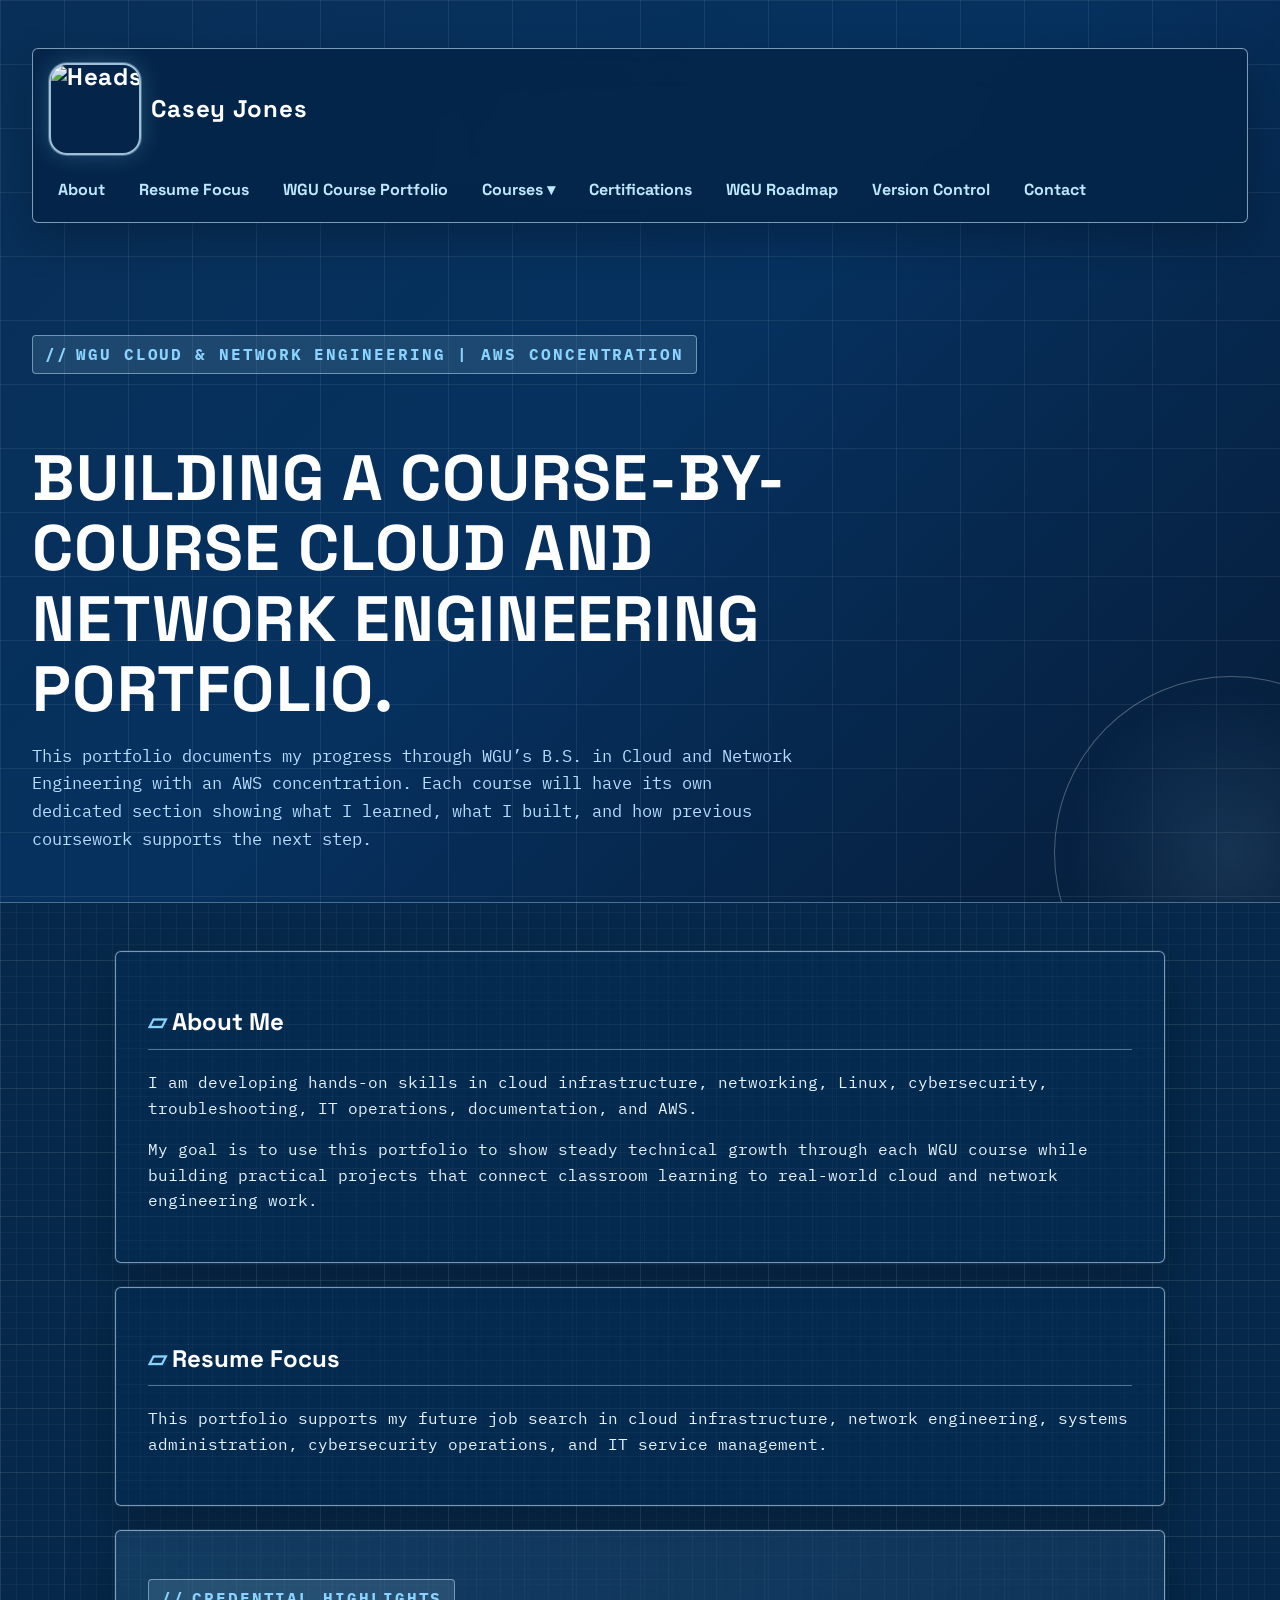
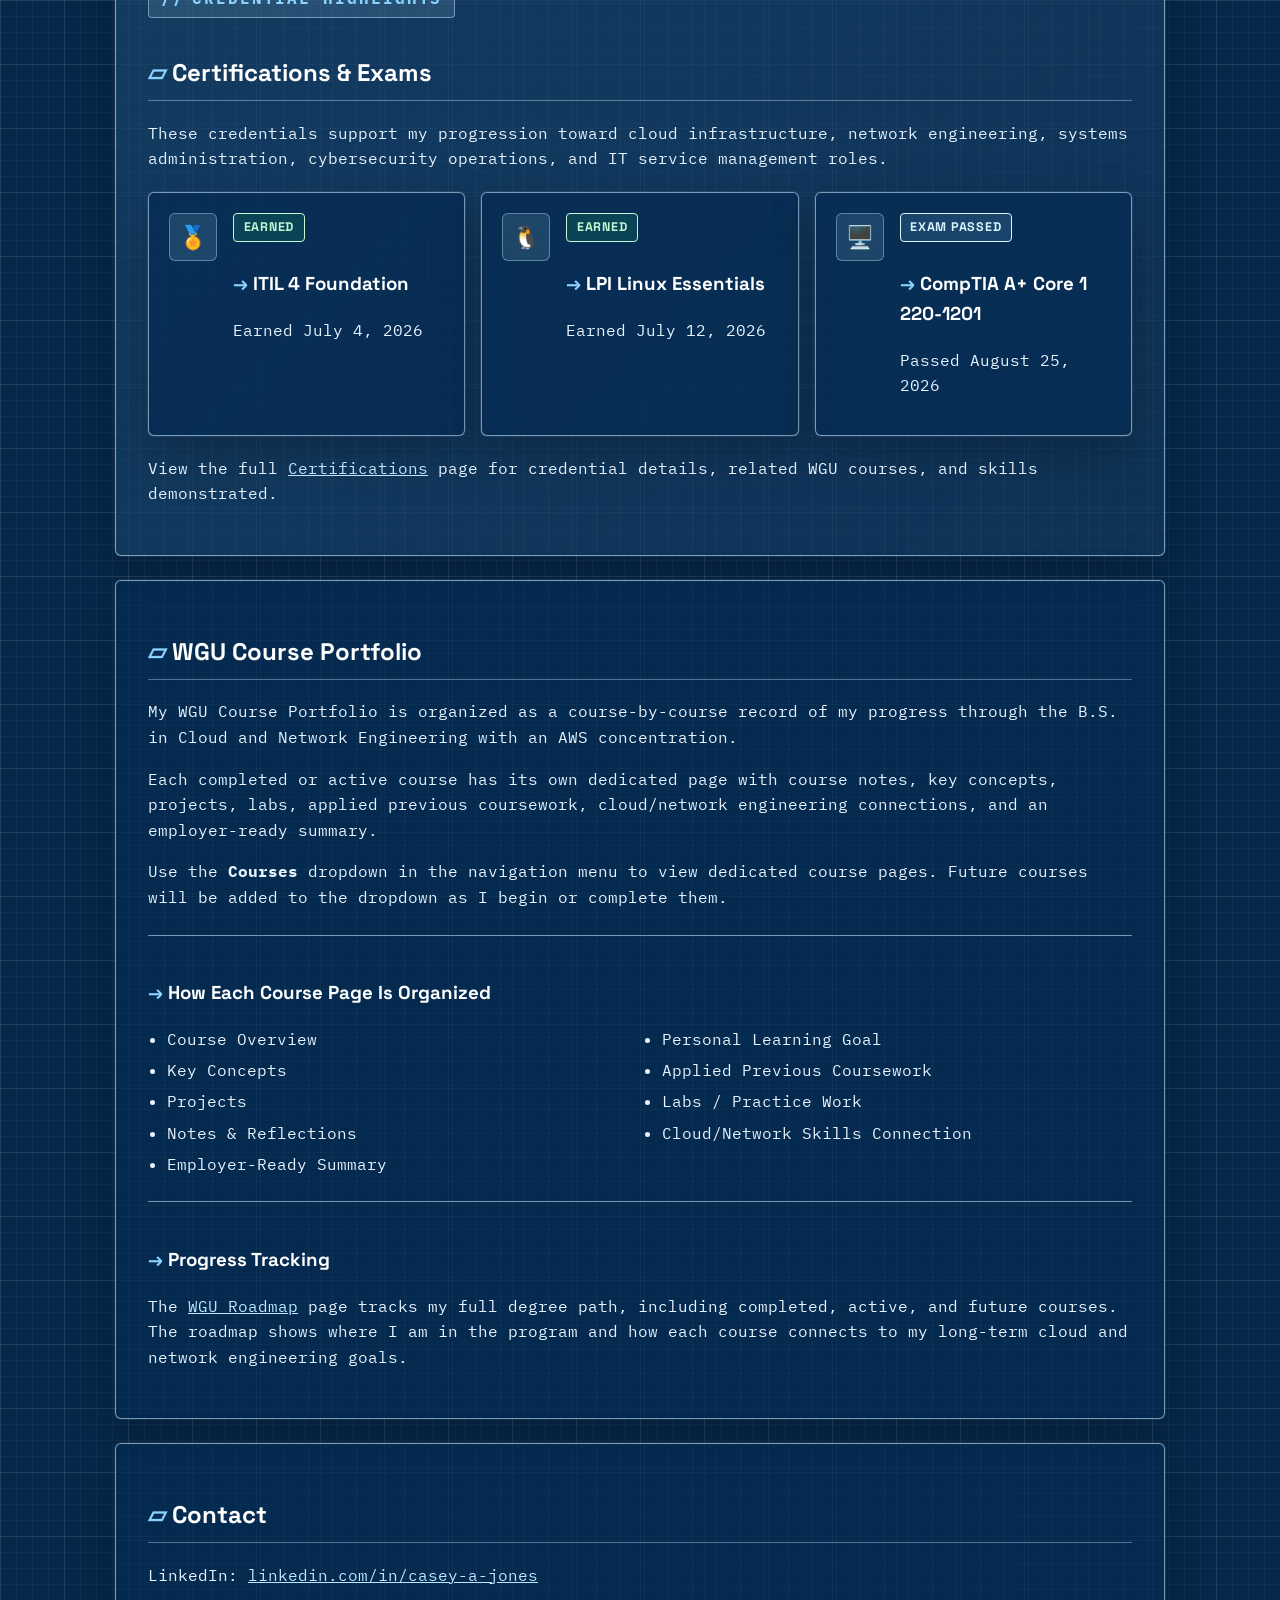
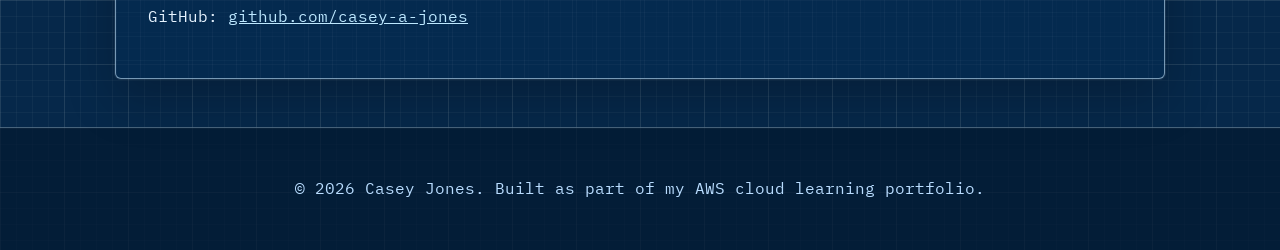
==== commit 6f29ad57: "Added headshot." ====
--- a/index.html
+++ b/index.html
@@ -16,7 +16,10 @@
 <body data-theme-path="">
   <header class="hero">
     <nav class="site-nav">
-      <h1>Casey Jones</h1>
+      <a class="brand" href="https://www.linkedin.com/in/casey-a-jones" target="_blank" rel="noopener noreferrer" aria-label="Open Casey Jones LinkedIn profile in a new tab">
+        <img class="brand-photo" src="assets/casey-headshot.jpg" alt="Headshot of Casey Jones" />
+        <span>Casey Jones</span>
+      </a>
       
       <div class="nav-links">
         <a href="index.html#about">About</a>
--- a/styles.css
+++ b/styles.css
@@ -733,3 +733,43 @@
     flex-direction: column;
   }
 }
+
+/* Brand / profile image in navigation */
+.brand {
+  display: inline-flex;
+  align-items: center;
+  gap: 0.65rem;
+  color: var(--heading-color);
+  text-decoration: none;
+  font-size: 1.5rem;
+  font-weight: 800;
+  line-height: 1;
+  white-space: nowrap;
+}
+
+.brand:hover,
+.brand:focus {
+  color: var(--accent-color);
+  text-decoration: none;
+}
+
+.brand-photo {
+  width: 92px;
+  height: 92px;
+  border-radius: 50%;
+  object-fit: cover;
+  border: 2px solid var(--accent-color);
+  box-shadow: 0 0 0 4px rgba(255, 255, 255, 0.08), 0 0 24px var(--logo-glow, rgba(56, 189, 248, 0.35));
+  flex: 0 0 auto;
+}
+
+@media (max-width: 700px) {
+  .brand {
+    font-size: 1.25rem;
+  }
+
+  .brand-photo {
+    width: 72px;
+    height: 72px;
+  }
+}
--- a/theme-blueprint-grid.css
+++ b/theme-blueprint-grid.css
@@ -137,3 +137,17 @@
 .road-line { border-radius: 6px; }
 .stop-marker { border-radius: 4px; }
 footer { border-top: 1px solid rgba(203,235,255,0.34); }
+
+/* Blueprint-specific brand treatment */
+.brand {
+  font-family: 'Space Grotesk', 'IBM Plex Mono', sans-serif;
+  letter-spacing: 0.03em;
+}
+
+.brand-photo {
+  border-radius: 18px;
+  border-color: rgba(203,235,255,0.78);
+  box-shadow:
+    0 0 0 1px rgba(203,235,255,0.3),
+    0 0 22px rgba(139,211,255,0.24);
+}
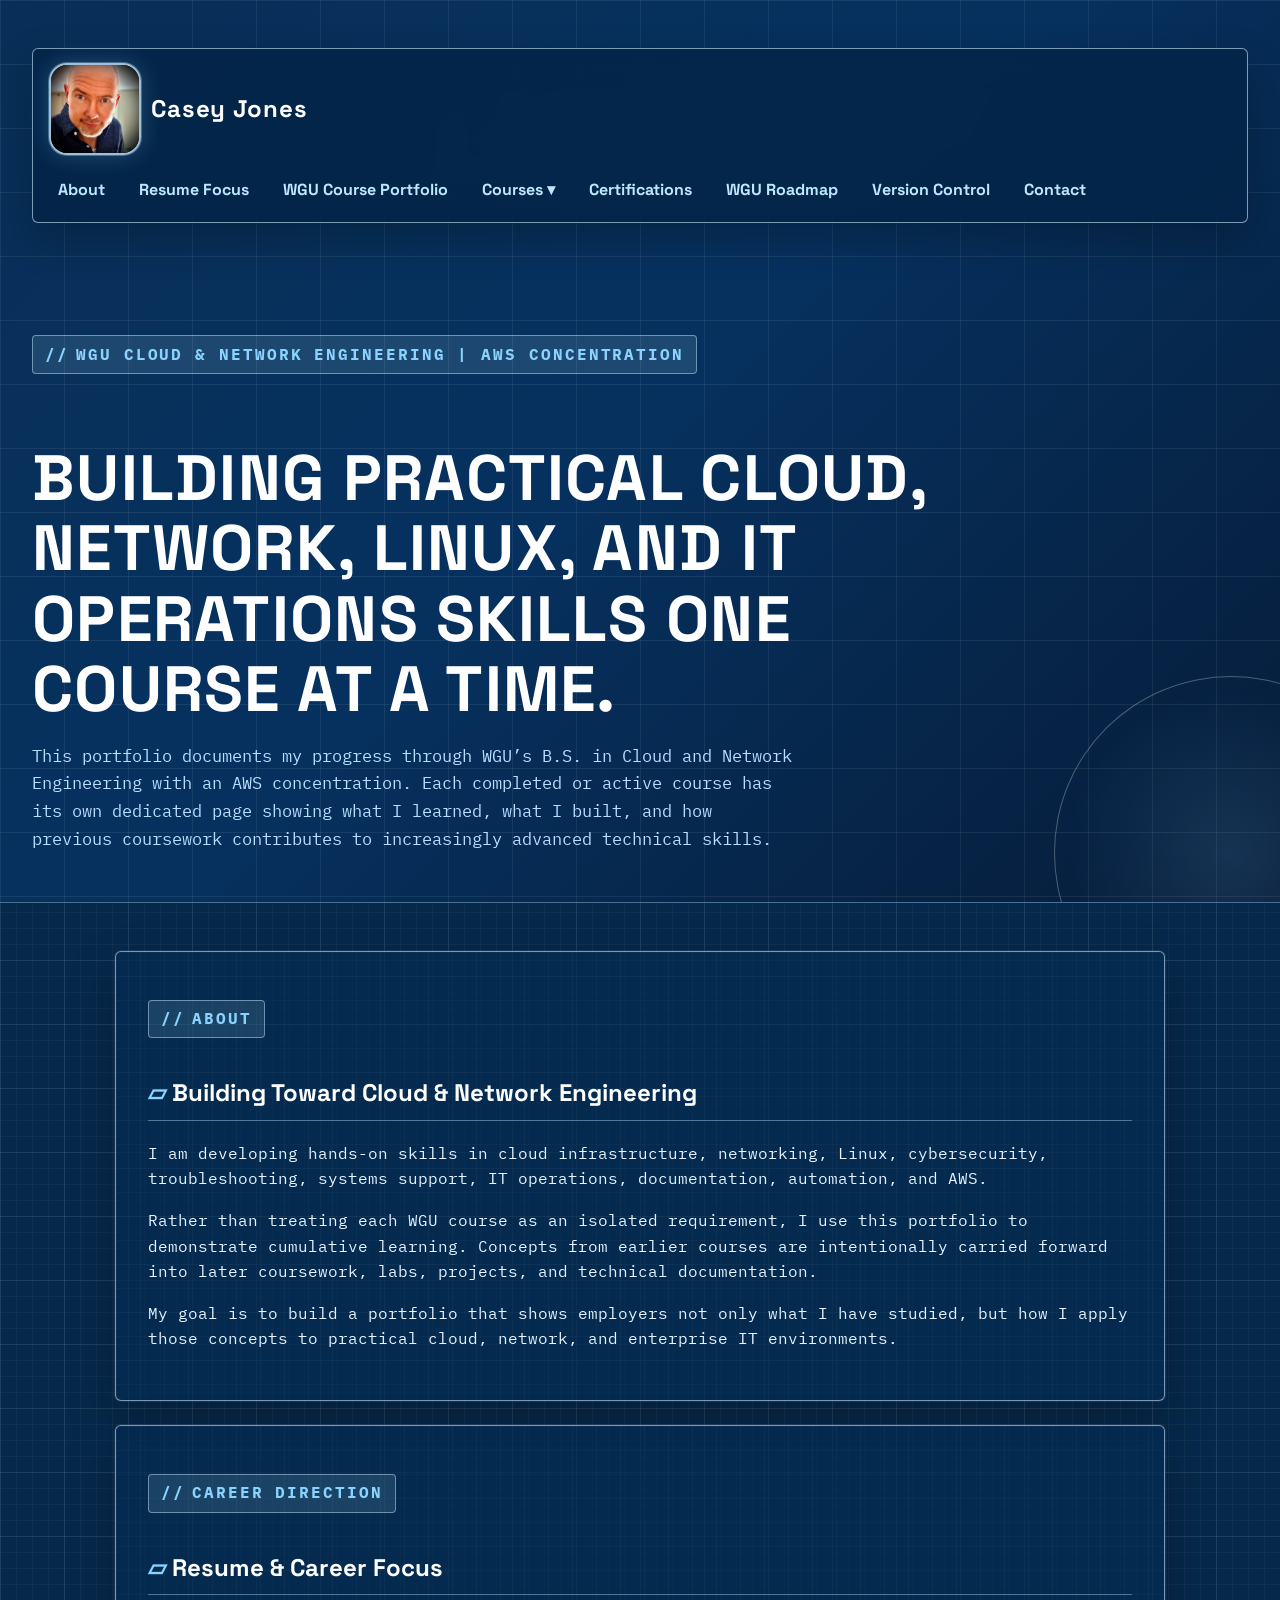
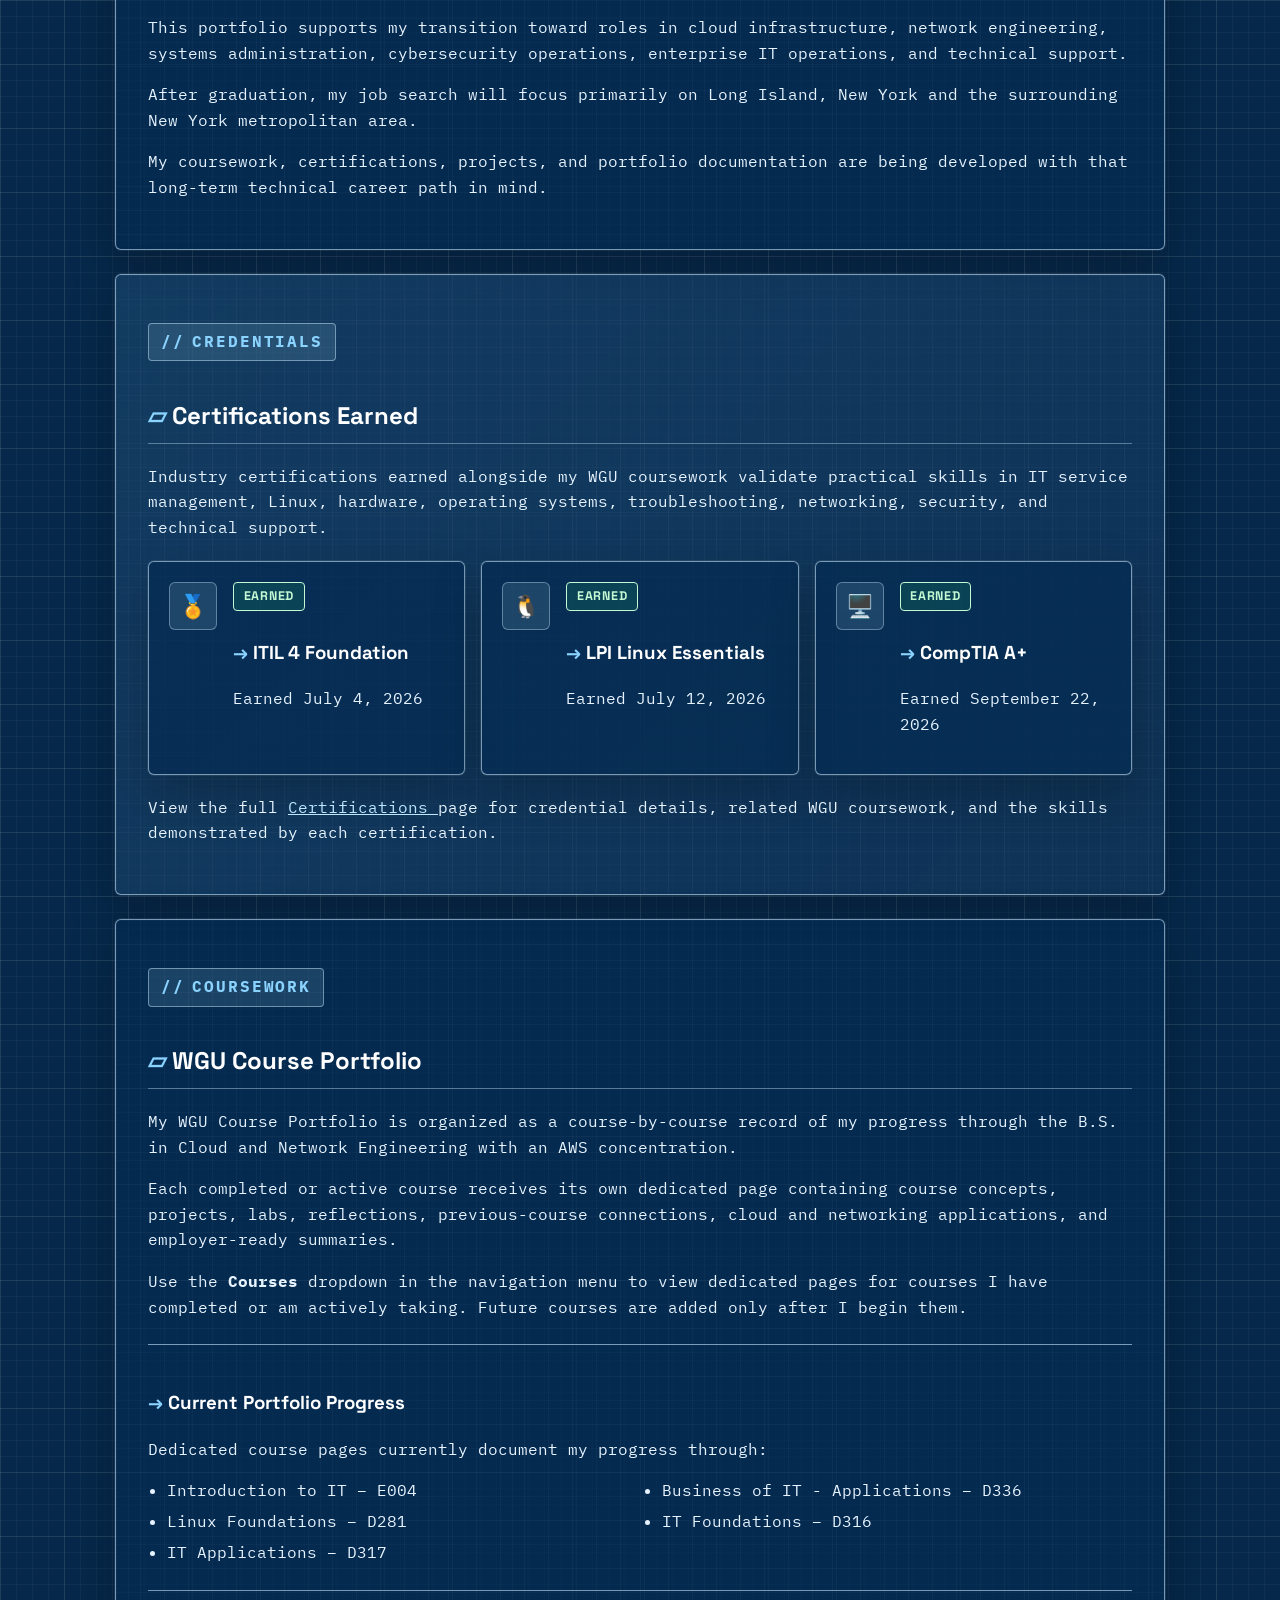
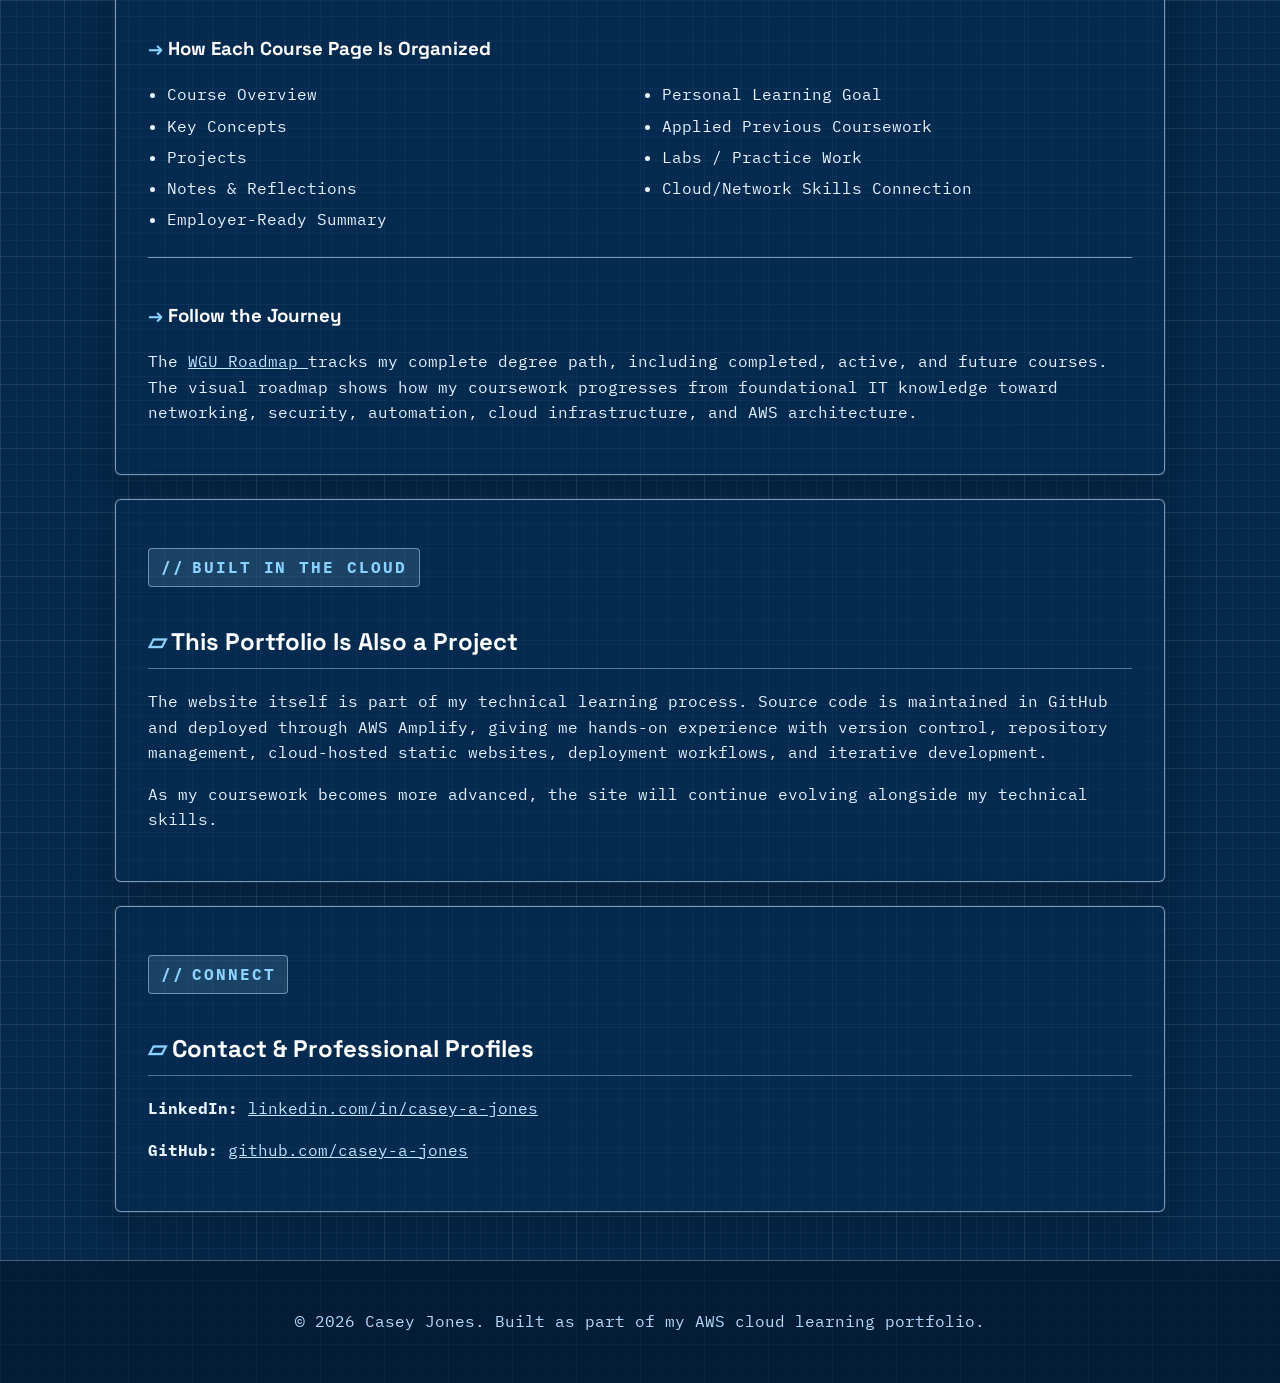
==== commit f9c67c8e: "Update index.html" ====
--- a/index.html
+++ b/index.html
@@ -4,199 +4,578 @@
   <meta charset="UTF-8" />
   <meta name="viewport" content="width=device-width, initial-scale=1.0" />
 
+  <meta
+    name="description"
+    content="Casey Jones' WGU Cloud and Network Engineering portfolio documenting AWS, networking, Linux, cybersecurity, IT operations, certifications, and hands-on technical projects."
+  />
+
   <title>Casey Jones | Cloud & Network Engineering Portfolio</title>
 
-  <!-- Main layout and shared styles -->
+  <!-- Shared site layout -->
   <link rel="stylesheet" href="styles.css" />
 
-  <!-- Theme stylesheet controlled by the dropdown -->
-  <link id="theme-stylesheet" rel="stylesheet" href="theme-blueprint-grid.css" />
+  <!-- Permanent site design -->
+  <link rel="stylesheet" href="theme-blueprint-grid.css" />
 </head>
 
-<body data-theme-path="">
+<body>
+
+  <!-- =========================================================
+       HEADER / NAVIGATION
+       ========================================================= -->
   <header class="hero">
+
     <nav class="site-nav">
-      <a class="brand" href="https://www.linkedin.com/in/casey-a-jones" target="_blank" rel="noopener noreferrer" aria-label="Open Casey Jones LinkedIn profile in a new tab">
-        <img class="brand-photo" src="assets/casey-headshot.jpg" alt="Headshot of Casey Jones" />
+
+      <a
+        class="brand"
+        href="https://www.linkedin.com/in/casey-a-jones"
+        target="_blank"
+        rel="noopener noreferrer"
+        aria-label="Open Casey Jones LinkedIn profile in a new tab"
+      >
+        <img
+          class="brand-photo"
+          src="assets/casey-headshot.jpg"
+          alt="Headshot of Casey Jones"
+        />
+
         <span>Casey Jones</span>
       </a>
-      
+
+
       <div class="nav-links">
-        <a href="index.html#about">About</a>
-        <a href="index.html#resume-focus">Resume Focus</a>
-        <a href="index.html#course-portfolio">WGU Course Portfolio</a>
-
+
+        <a href="#about">
+          About
+        </a>
+
+        <a href="#resume-focus">
+          Resume Focus
+        </a>
+
+        <a href="#course-portfolio">
+          WGU Course Portfolio
+        </a>
+
+
+        <!-- Courses Dropdown -->
         <div class="dropdown">
-          <button class="dropdown-button" type="button">Courses ▾</button>
+
+          <button
+            class="dropdown-button"
+            type="button"
+          >
+            Courses ▾
+          </button>
+
           <div class="dropdown-content">
-            <a href="courses/introduction-to-it-e004.html">Introduction to IT – E004</a>
-            <a href="courses/business-of-it-d336.html">Business of IT - Applications – D336</a>
-            <a href="courses/linux-foundations-d281.html">Linux Foundations – D281</a>
-            <a href="courses/it-foundations-d316.html">IT Foundations – D316</a>
-            <a href="courses/it-applications-d317.html">IT Applications – D317</a>
+
+            <a href="courses/introduction-to-it-e004.html">
+              Introduction to IT – E004
+            </a>
+
+            <a href="courses/business-of-it-d336.html">
+              Business of IT - Applications – D336
+            </a>
+
+            <a href="courses/linux-foundations-d281.html">
+              Linux Foundations – D281
+            </a>
+
+            <a href="courses/it-foundations-d316.html">
+              IT Foundations – D316
+            </a>
+
+            <a href="courses/it-applications-d317.html">
+              IT Applications – D317
+            </a>
+
           </div>
         </div>
 
-        <a href="certifications.html">Certifications</a>
-        <a href="roadmap.html">WGU Roadmap</a>
-        <a href="version-control.html">Version Control</a>
-        <a href="index.html#contact">Contact</a>
+
+        <a href="certifications.html">
+          Certifications
+        </a>
+
+        <a href="roadmap.html">
+          WGU Roadmap
+        </a>
+
+        <a href="version-control.html">
+          Version Control
+        </a>
+
+        <a href="#contact">
+          Contact
+        </a>
+
       </div>
+
     </nav>
 
+
+    <!-- =========================================================
+         HERO
+         ========================================================= -->
     <section class="hero-content">
-      <p class="eyebrow">WGU Cloud & Network Engineering | AWS Concentration</p>
-
-      <h2>Building a course-by-course cloud and network engineering portfolio.</h2>
+
+      <p class="eyebrow">
+        WGU Cloud & Network Engineering | AWS Concentration
+      </p>
+
+      <h2>
+        Building practical cloud, network, Linux, and IT operations skills one course at a time.
+      </h2>
 
       <p>
         This portfolio documents my progress through WGU’s B.S. in Cloud and Network
-        Engineering with an AWS concentration. Each course will have its own dedicated
-        section showing what I learned, what I built, and how previous coursework supports
-        the next step.
-      </p>
-    </section>
+        Engineering with an AWS concentration. Each completed or active course has its
+        own dedicated page showing what I learned, what I built, and how previous
+        coursework contributes to increasingly advanced technical skills.
+      </p>
+
+    </section>
+
   </header>
 
+
   <main>
-    <section id="about" class="card">
-      <h2>About Me</h2>
-
-      <p>
-        I am developing hands-on skills in cloud infrastructure, networking, Linux,
-        cybersecurity, troubleshooting, IT operations, documentation, and AWS.
-      </p>
-
-      <p>
-        My goal is to use this portfolio to show steady technical growth through each
-        WGU course while building practical projects that connect classroom learning
-        to real-world cloud and network engineering work.
-      </p>
-    </section>
-
-    <section id="resume-focus" class="card">
-      <h2>Resume Focus</h2>
-
-      <p>
-        This portfolio supports my future job search in cloud infrastructure, network
-        engineering, systems administration, cybersecurity operations, and IT service
-        management.
-      </p>
-    </section>
-
-
-    <section id="certification-highlights" class="card feature-card">
-      <p class="eyebrow">Credential Highlights</p>
-      <h2>Certifications & Exams</h2>
-
-      <p>
-        These credentials support my progression toward cloud infrastructure, network engineering,
-        systems administration, cybersecurity operations, and IT service management roles.
-      </p>
+
+    <!-- =========================================================
+         ABOUT
+         ========================================================= -->
+    <section
+      id="about"
+      class="card"
+    >
+
+      <p class="eyebrow">
+        About
+      </p>
+
+      <h2>
+        Building Toward Cloud & Network Engineering
+      </h2>
+
+      <p>
+        I am developing hands-on skills in cloud infrastructure, networking,
+        Linux, cybersecurity, troubleshooting, systems support, IT operations,
+        documentation, automation, and AWS.
+      </p>
+
+      <p>
+        Rather than treating each WGU course as an isolated requirement, I use
+        this portfolio to demonstrate cumulative learning. Concepts from earlier
+        courses are intentionally carried forward into later coursework, labs,
+        projects, and technical documentation.
+      </p>
+
+      <p>
+        My goal is to build a portfolio that shows employers not only what I have
+        studied, but how I apply those concepts to practical cloud, network, and
+        enterprise IT environments.
+      </p>
+
+    </section>
+
+
+    <!-- =========================================================
+         RESUME / CAREER FOCUS
+         ========================================================= -->
+    <section
+      id="resume-focus"
+      class="card"
+    >
+
+      <p class="eyebrow">
+        Career Direction
+      </p>
+
+      <h2>
+        Resume & Career Focus
+      </h2>
+
+      <p>
+        This portfolio supports my transition toward roles in cloud infrastructure,
+        network engineering, systems administration, cybersecurity operations,
+        enterprise IT operations, and technical support.
+      </p>
+
+      <p>
+        After graduation, my job search will focus primarily on Long Island,
+        New York and the surrounding New York metropolitan area.
+      </p>
+
+      <p>
+        My coursework, certifications, projects, and portfolio documentation are
+        being developed with that long-term technical career path in mind.
+      </p>
+
+    </section>
+
+
+    <!-- =========================================================
+         CERTIFICATION HIGHLIGHTS
+         ========================================================= -->
+    <section
+      id="certification-highlights"
+      class="card feature-card"
+    >
+
+      <p class="eyebrow">
+        Credentials
+      </p>
+
+      <h2>
+        Certifications Earned
+      </h2>
+
+      <p>
+        Industry certifications earned alongside my WGU coursework validate
+        practical skills in IT service management, Linux, hardware, operating
+        systems, troubleshooting, networking, security, and technical support.
+      </p>
+
 
       <div class="cert-grid compact-grid">
+
+        <!-- ITIL -->
         <article class="cert-card earned">
-          <span class="cert-icon">🏅</span>
+
+          <span
+            class="cert-icon"
+            aria-hidden="true"
+          >
+            🏅
+          </span>
+
           <div>
-            <p class="badge earned-badge">Earned</p>
-            <h3>ITIL 4 Foundation</h3>
-            <p>Earned July 4, 2026</p>
+
+            <p class="badge earned-badge">
+              Earned
+            </p>
+
+            <h3>
+              ITIL 4 Foundation
+            </h3>
+
+            <p>
+              Earned July 4, 2026
+            </p>
+
           </div>
+
         </article>
 
+
+        <!-- Linux -->
         <article class="cert-card earned">
-          <span class="cert-icon">🐧</span>
+
+          <span
+            class="cert-icon"
+            aria-hidden="true"
+          >
+            🐧
+          </span>
+
           <div>
-            <p class="badge earned-badge">Earned</p>
-            <h3>LPI Linux Essentials</h3>
-            <p>Earned July 12, 2026</p>
+
+            <p class="badge earned-badge">
+              Earned
+            </p>
+
+            <h3>
+              LPI Linux Essentials
+            </h3>
+
+            <p>
+              Earned July 12, 2026
+            </p>
+
           </div>
+
         </article>
 
-        <article class="cert-card passed">
-          <span class="cert-icon">🖥️</span>
+
+        <!-- CompTIA A+ -->
+        <article class="cert-card earned">
+
+          <span
+            class="cert-icon"
+            aria-hidden="true"
+          >
+            🖥️
+          </span>
+
           <div>
-            <p class="badge passed-badge">Exam Passed</p>
-            <h3>CompTIA A+ Core 1 220-1201</h3>
-            <p>Passed August 25, 2026</p>
+
+            <p class="badge earned-badge">
+              Earned
+            </p>
+
+            <h3>
+              CompTIA A+
+            </h3>
+
+            <p>
+              Earned September 22, 2026
+            </p>
+
           </div>
+
         </article>
+
       </div>
 
-      <p>
-        View the full <a href="certifications.html">Certifications</a> page for credential details,
-        related WGU courses, and skills demonstrated.
-      </p>
-    </section>
-
-    <section id="course-portfolio" class="card">
-      <h2>WGU Course Portfolio</h2>
-    
-      <p>
-        My WGU Course Portfolio is organized as a course-by-course record of my progress through
-        the B.S. in Cloud and Network Engineering with an AWS concentration.
-      </p>
-    
-      <p>
-        Each completed or active course has its own dedicated page with course notes, key concepts,
-        projects, labs, applied previous coursework, cloud/network engineering connections, and an
-        employer-ready summary.
-      </p>
-    
-      <p>
-        Use the <strong>Courses</strong> dropdown in the navigation menu to view dedicated course pages.
-        Future courses will be added to the dropdown as I begin or complete them.
-      </p>
-    
+
+      <p>
+        View the full
+        <a href="certifications.html">
+          Certifications
+        </a>
+        page for credential details, related WGU coursework, and the skills
+        demonstrated by each certification.
+      </p>
+
+    </section>
+
+
+    <!-- =========================================================
+         WGU COURSE PORTFOLIO
+         ========================================================= -->
+    <section
+      id="course-portfolio"
+      class="card"
+    >
+
+      <p class="eyebrow">
+        Coursework
+      </p>
+
+      <h2>
+        WGU Course Portfolio
+      </h2>
+
+      <p>
+        My WGU Course Portfolio is organized as a course-by-course record of my
+        progress through the B.S. in Cloud and Network Engineering with an AWS
+        concentration.
+      </p>
+
+      <p>
+        Each completed or active course receives its own dedicated page containing
+        course concepts, projects, labs, reflections, previous-course connections,
+        cloud and networking applications, and employer-ready summaries.
+      </p>
+
+      <p>
+        Use the <strong>Courses</strong> dropdown in the navigation menu to view
+        dedicated pages for courses I have completed or am actively taking.
+        Future courses are added only after I begin them.
+      </p>
+
+
+      <!-- Completed Course Snapshot -->
       <div class="course-card">
-        <h3>How Each Course Page Is Organized</h3>
-    
+
+        <h3>
+          Current Portfolio Progress
+        </h3>
+
+        <p>
+          Dedicated course pages currently document my progress through:
+        </p>
+
         <ul class="two-column-list">
-          <li>Course Overview</li>
-          <li>Personal Learning Goal</li>
-          <li>Key Concepts</li>
-          <li>Applied Previous Coursework</li>
-          <li>Projects</li>
-          <li>Labs / Practice Work</li>
-          <li>Notes & Reflections</li>
-          <li>Cloud/Network Skills Connection</li>
-          <li>Employer-Ready Summary</li>
+
+          <li>
+            Introduction to IT – E004
+          </li>
+
+          <li>
+            Business of IT - Applications – D336
+          </li>
+
+          <li>
+            Linux Foundations – D281
+          </li>
+
+          <li>
+            IT Foundations – D316
+          </li>
+
+          <li>
+            IT Applications – D317
+          </li>
+
         </ul>
+
       </div>
-    
+
+
+      <!-- Course Page Organization -->
       <div class="course-card">
-        <h3>Progress Tracking</h3>
-    
+
+        <h3>
+          How Each Course Page Is Organized
+        </h3>
+
+        <ul class="two-column-list">
+
+          <li>
+            Course Overview
+          </li>
+
+          <li>
+            Personal Learning Goal
+          </li>
+
+          <li>
+            Key Concepts
+          </li>
+
+          <li>
+            Applied Previous Coursework
+          </li>
+
+          <li>
+            Projects
+          </li>
+
+          <li>
+            Labs / Practice Work
+          </li>
+
+          <li>
+            Notes & Reflections
+          </li>
+
+          <li>
+            Cloud/Network Skills Connection
+          </li>
+
+          <li>
+            Employer-Ready Summary
+          </li>
+
+        </ul>
+
+      </div>
+
+
+      <!-- Roadmap -->
+      <div class="course-card">
+
+        <h3>
+          Follow the Journey
+        </h3>
+
         <p>
-          The <a href="roadmap.html">WGU Roadmap</a> page tracks my full degree path, including completed,
-          active, and future courses. The roadmap shows where I am in the program and how each course
-          connects to my long-term cloud and network engineering goals.
+          The
+          <a href="roadmap.html">
+            WGU Roadmap
+          </a>
+          tracks my complete degree path, including completed, active, and future
+          courses. The visual roadmap shows how my coursework progresses from
+          foundational IT knowledge toward networking, security, automation,
+          cloud infrastructure, and AWS architecture.
         </p>
+
       </div>
-    </section>
-
-    <section id="contact" class="card">
-      <h2>Contact</h2>
-
-      <p>
-        LinkedIn:
-        <a href="https://www.linkedin.com/in/casey-a-jones" target="_blank" rel="noopener noreferrer">
+
+    </section>
+
+
+    <!-- =========================================================
+         PORTFOLIO PLATFORM
+         ========================================================= -->
+    <section class="card">
+
+      <p class="eyebrow">
+        Built in the Cloud
+      </p>
+
+      <h2>
+        This Portfolio Is Also a Project
+      </h2>
+
+      <p>
+        The website itself is part of my technical learning process. Source code
+        is maintained in GitHub and deployed through AWS Amplify, giving me
+        hands-on experience with version control, repository management,
+        cloud-hosted static websites, deployment workflows, and iterative
+        development.
+      </p>
+
+      <p>
+        As my coursework becomes more advanced, the site will continue evolving
+        alongside my technical skills.
+      </p>
+
+    </section>
+
+
+    <!-- =========================================================
+         CONTACT
+         ========================================================= -->
+    <section
+      id="contact"
+      class="card"
+    >
+
+      <p class="eyebrow">
+        Connect
+      </p>
+
+      <h2>
+        Contact & Professional Profiles
+      </h2>
+
+
+      <p>
+        <strong>LinkedIn:</strong>
+        <a
+          href="https://www.linkedin.com/in/casey-a-jones"
+          target="_blank"chicken
+          rel="noopener noreferrer"
+        >
           linkedin.com/in/casey-a-jones
         </a>
       </p>
 
-      <p>
-        GitHub:
-        <a href="https://github.com/casey-a-jones" target="_blank" rel="noopener noreferrer">
+
+      <p>
+        <strong>GitHub:</strong>
+        <a
+          href="https://github.com/casey-a-jones"
+          target="_blank"
+          rel="noopener noreferrer"
+        >
           github.com/casey-a-jones
         </a>
       </p>
-    </section>
+
+    </section>
+
   </main>
 
+
+  <!-- =========================================================
+       FOOTER
+       ========================================================= -->
   <footer>
-    <p>© 2026 Casey Jones. Built as part of my AWS cloud learning portfolio.</p>
+
+    <p>
+      © 2026 Casey Jones. Built as part of my AWS cloud learning portfolio.
+    </p>
+
   </footer>
+
+
+  <!-- Shared JavaScript -->
   <script src="script.js"></script>
+
 </body>
 </html>
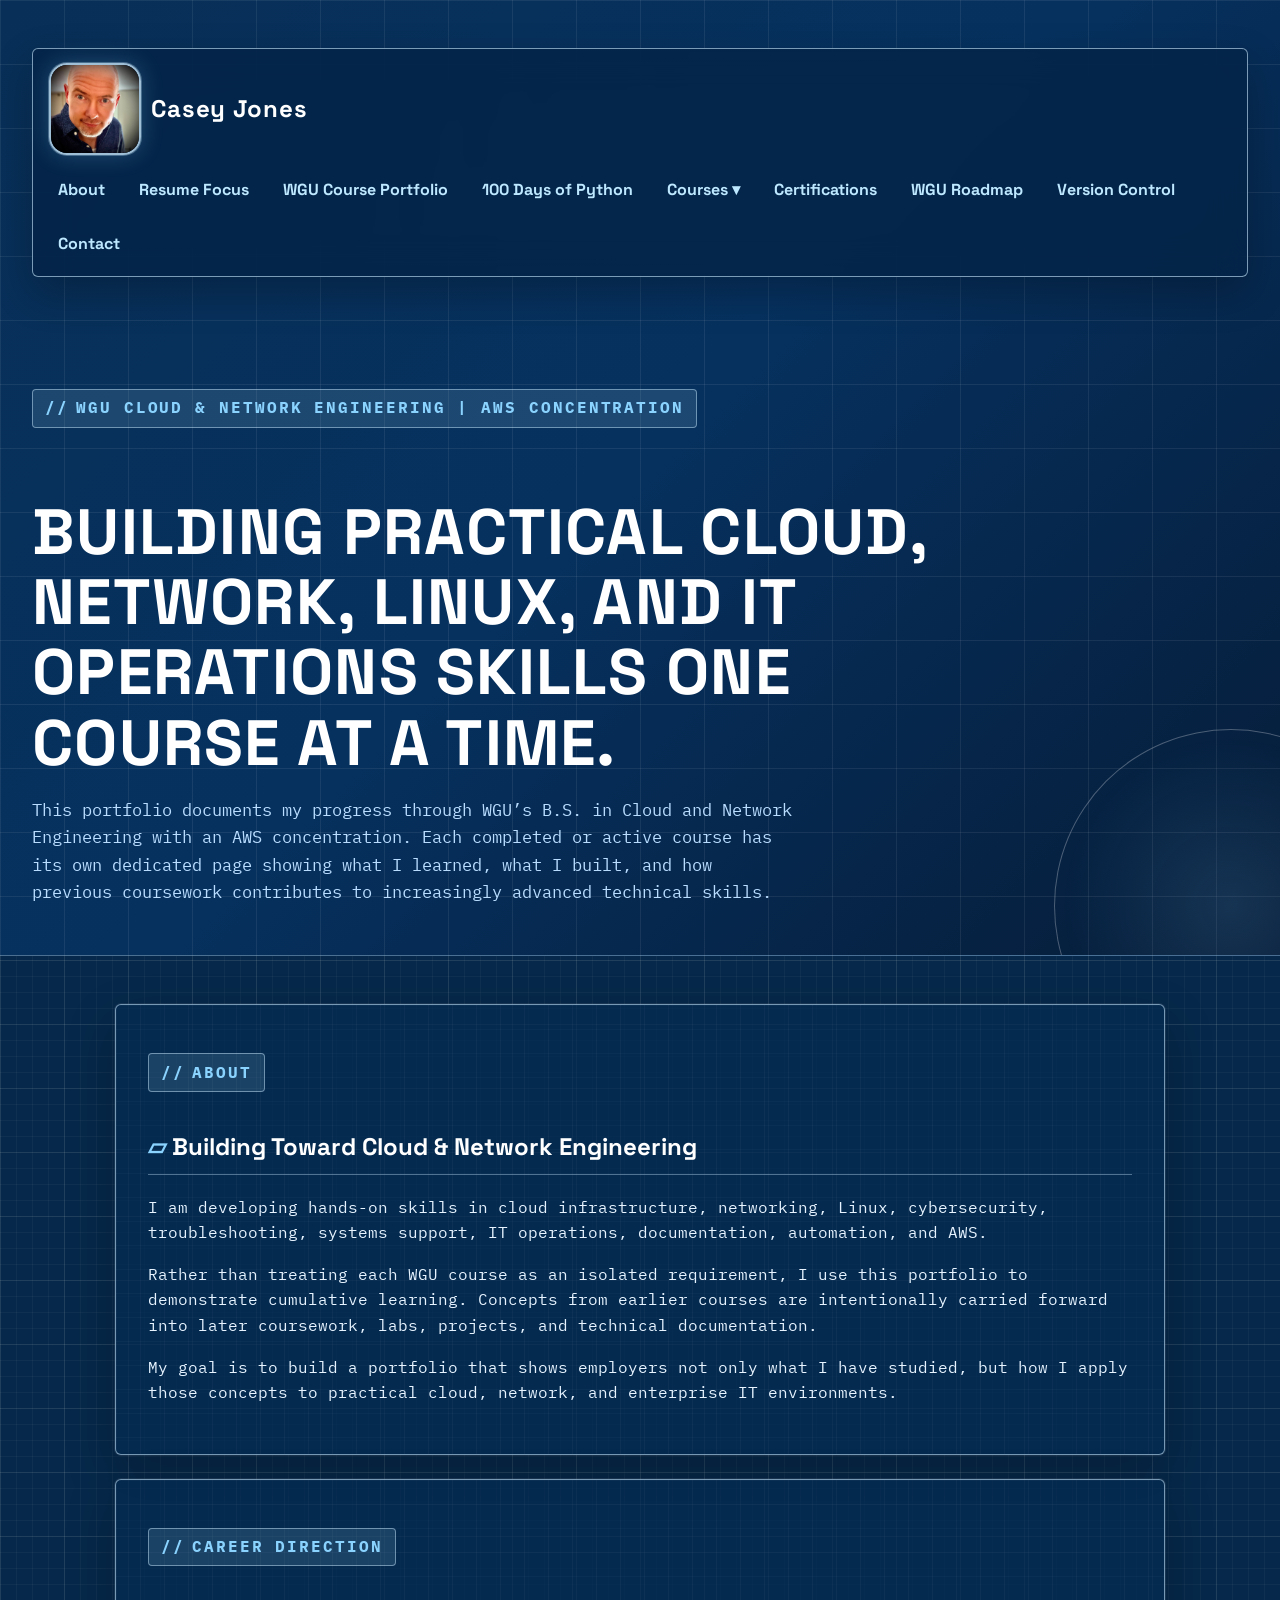
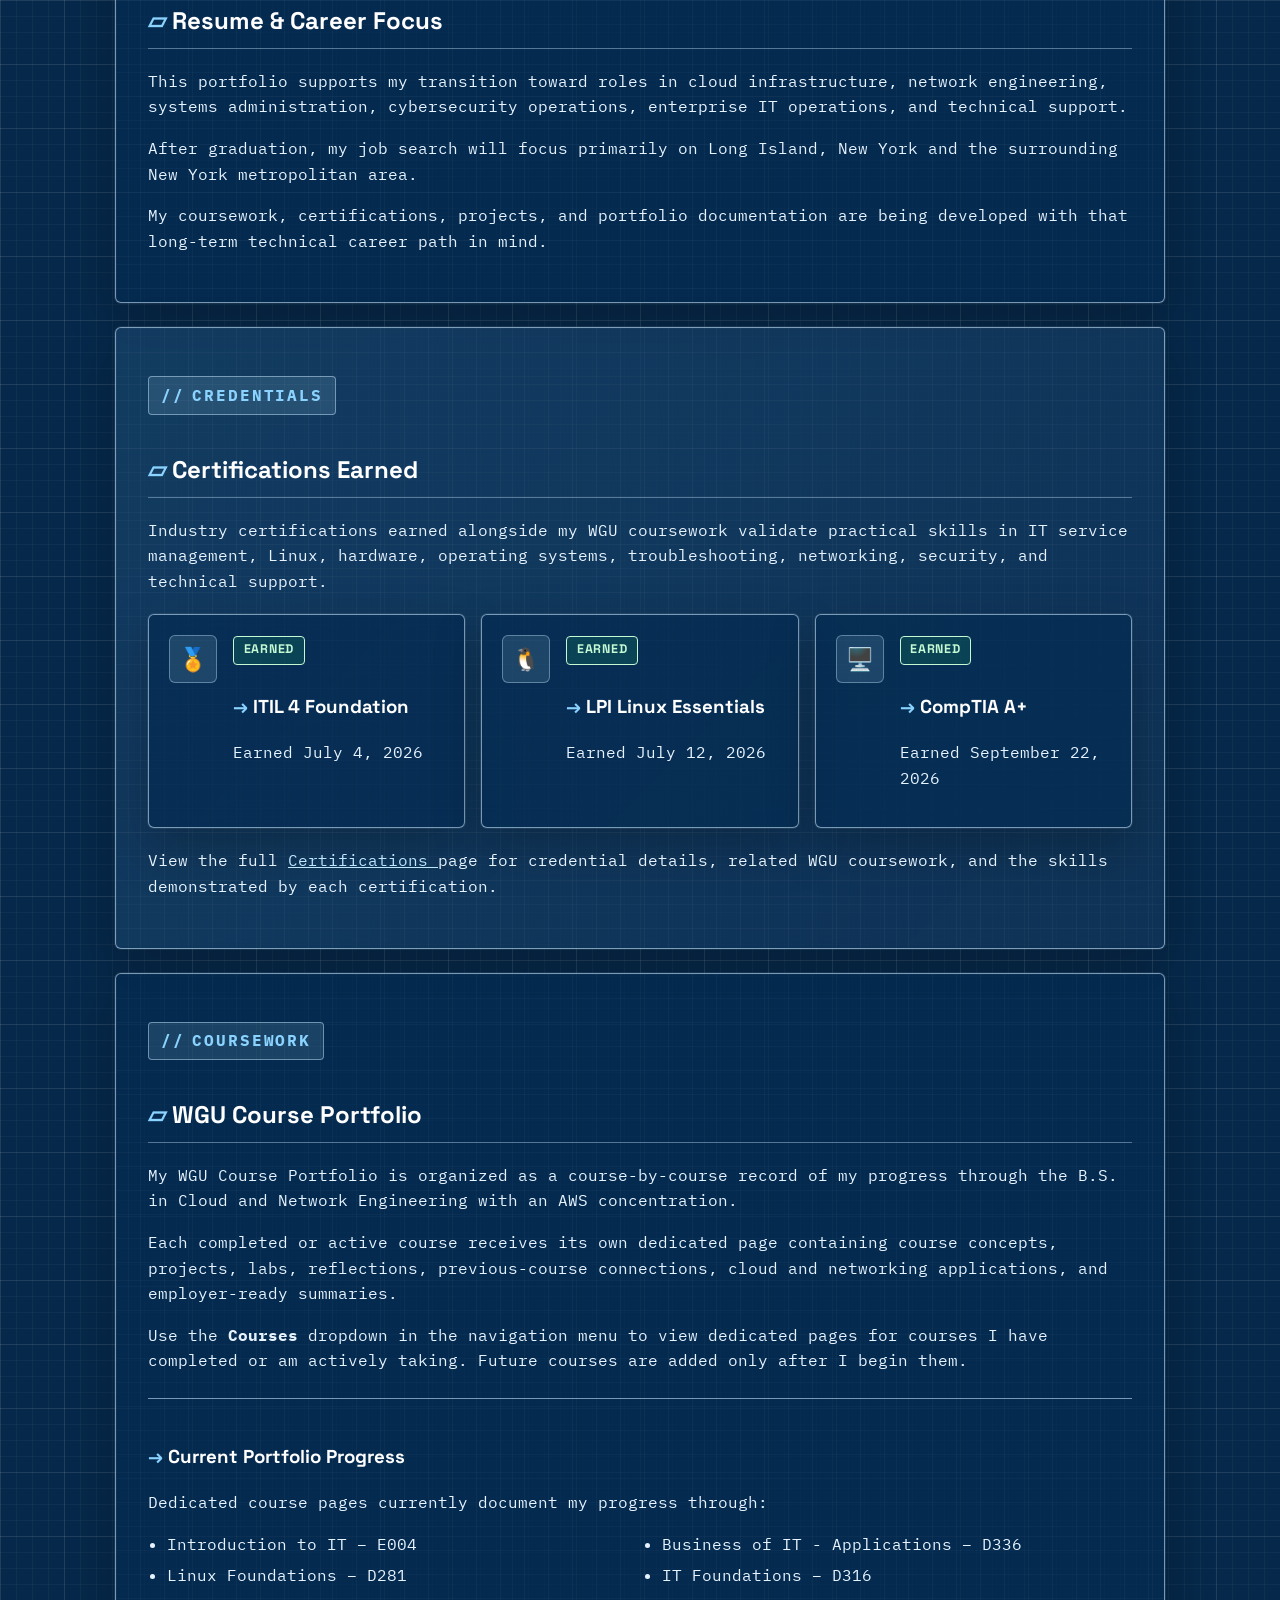
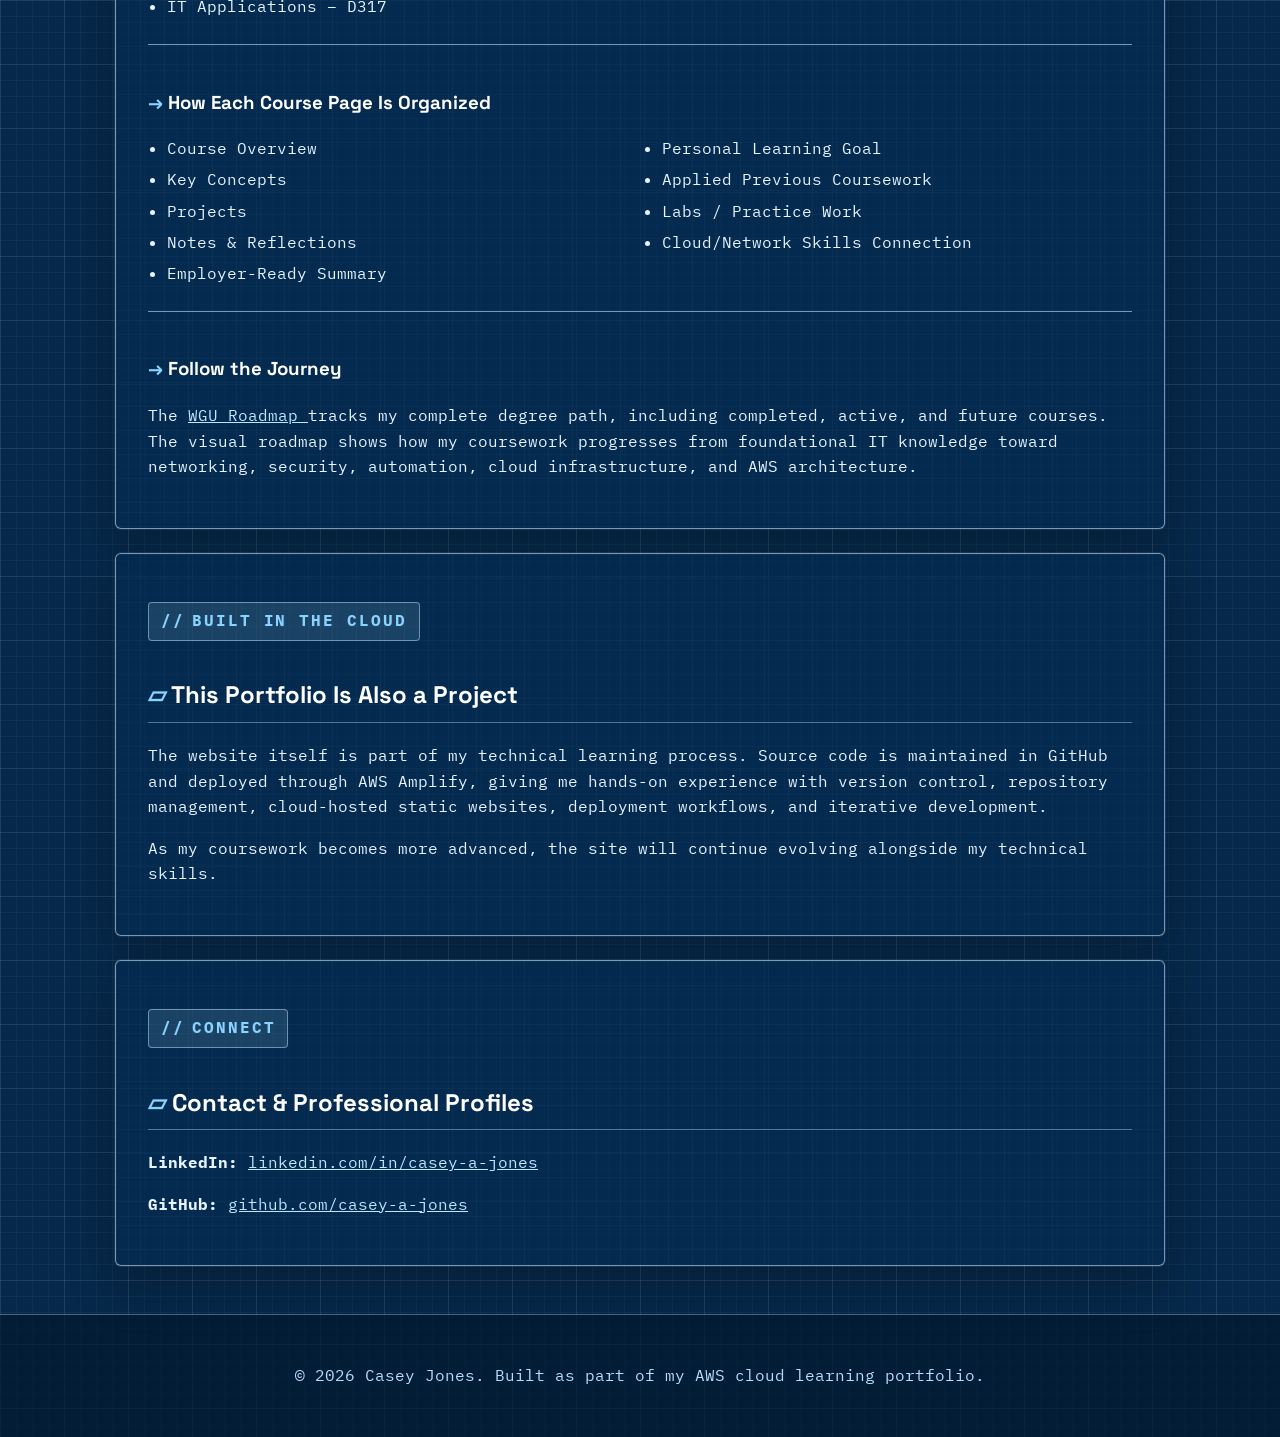
==== commit db16df80: "Add 100 Days of Python progress page" ====
--- a/index.html
+++ b/index.html
@@ -58,6 +58,9 @@
           WGU Course Portfolio
         </a>
 
+        <a href="100-days-of-python.html">
+          100 Days of Python
+        </a>
 
         <!-- Courses Dropdown -->
         <div class="dropdown">
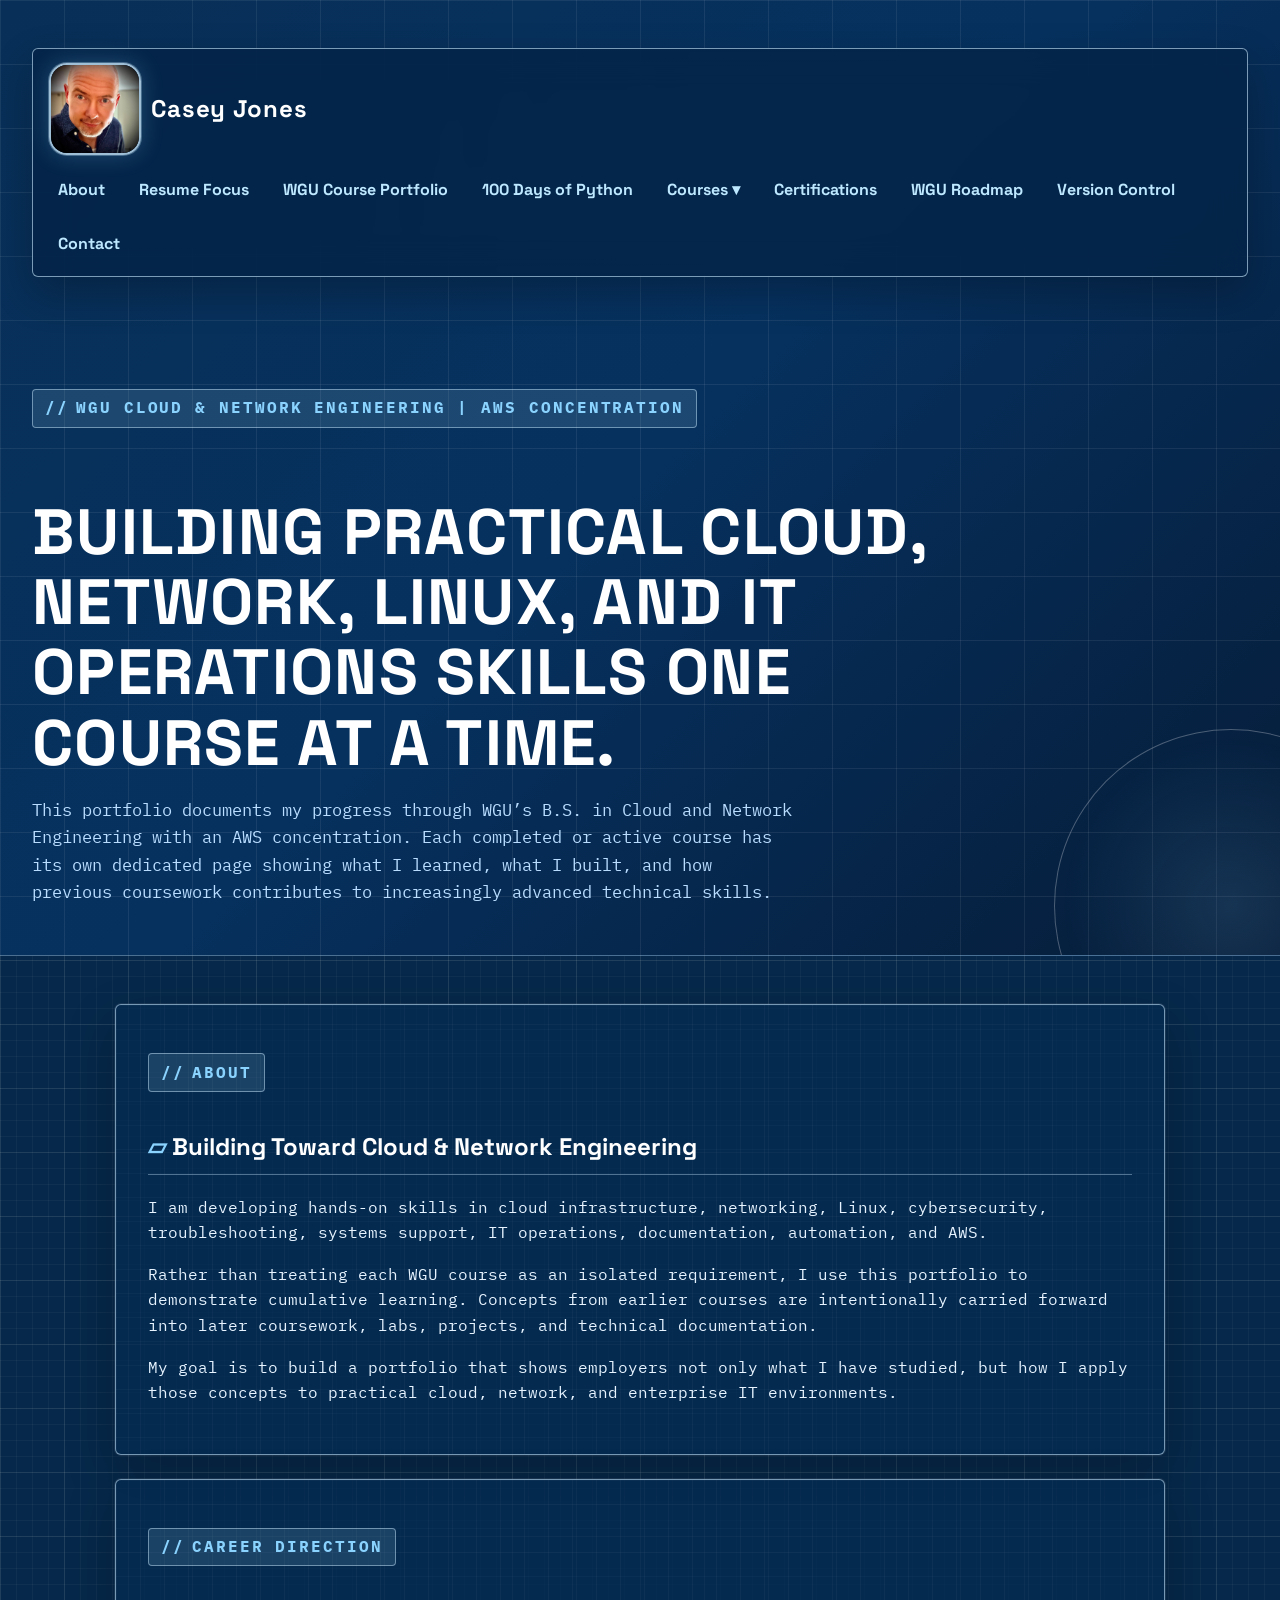
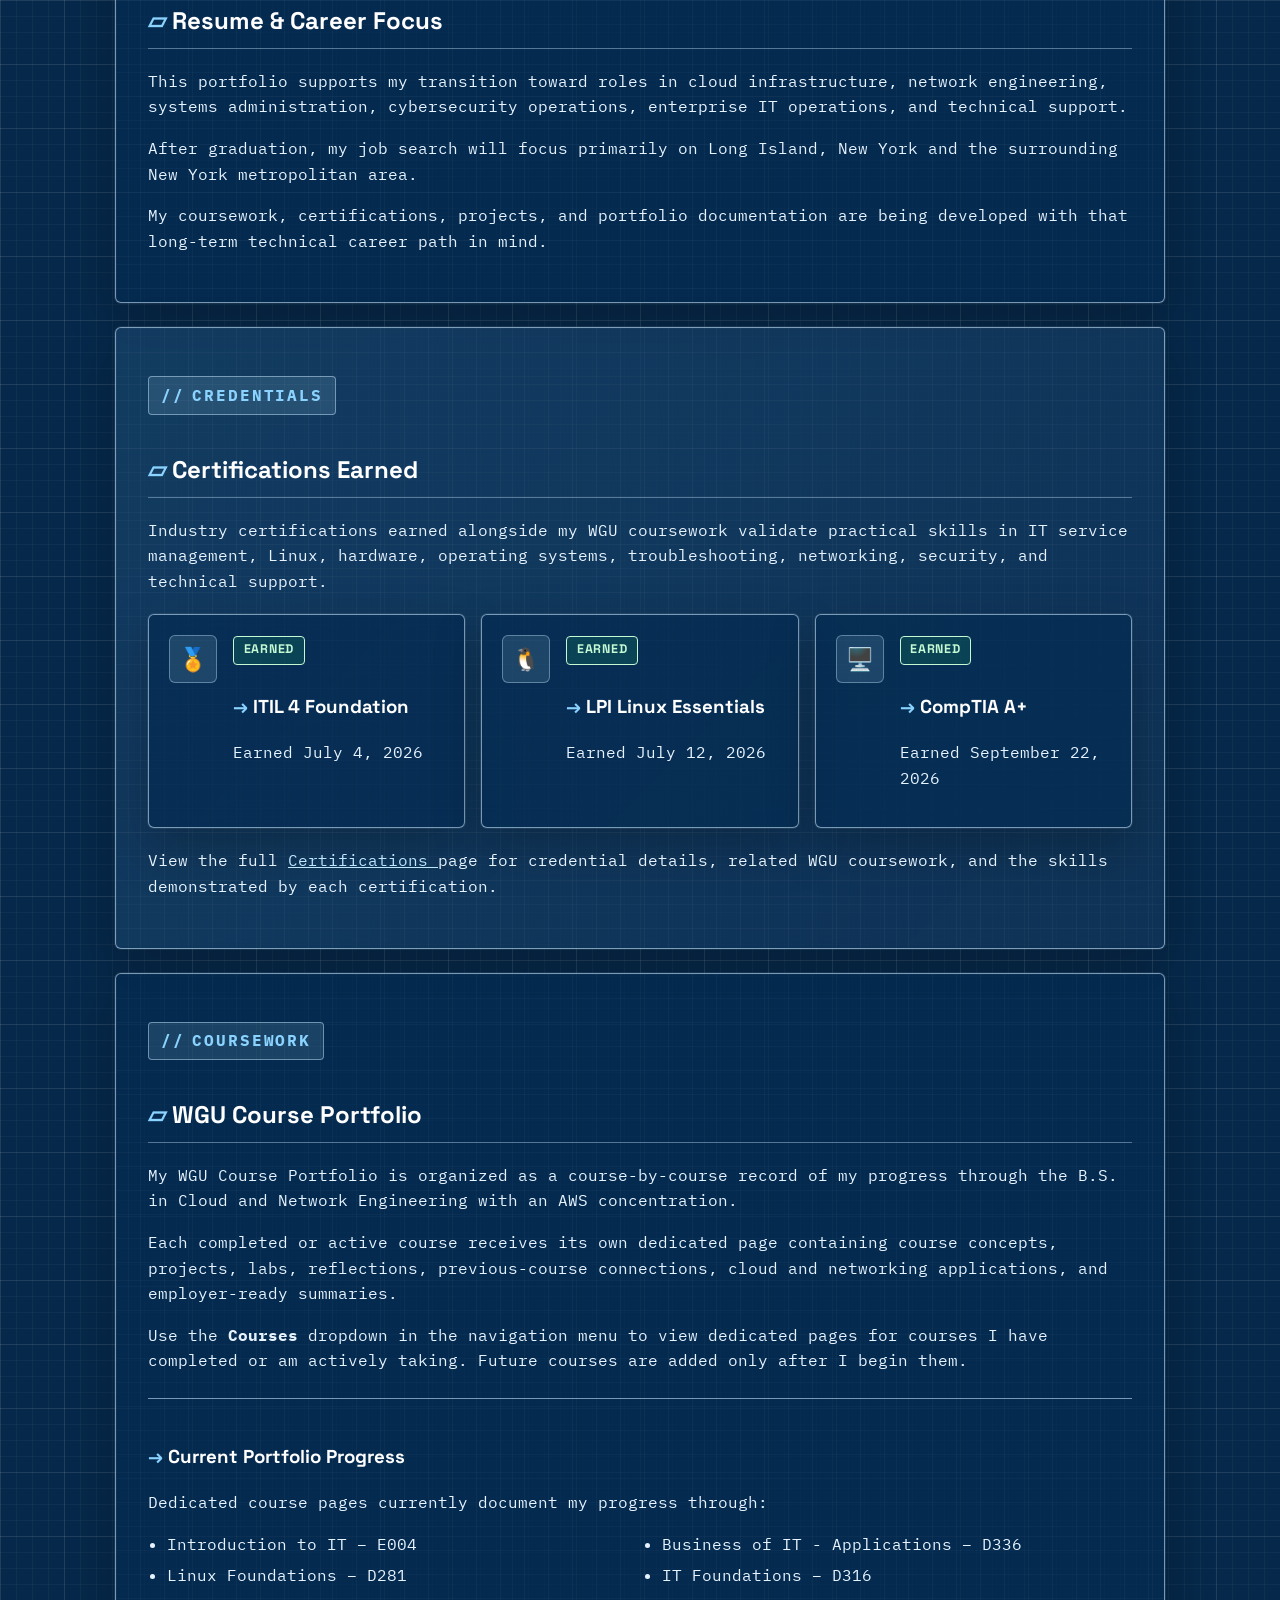
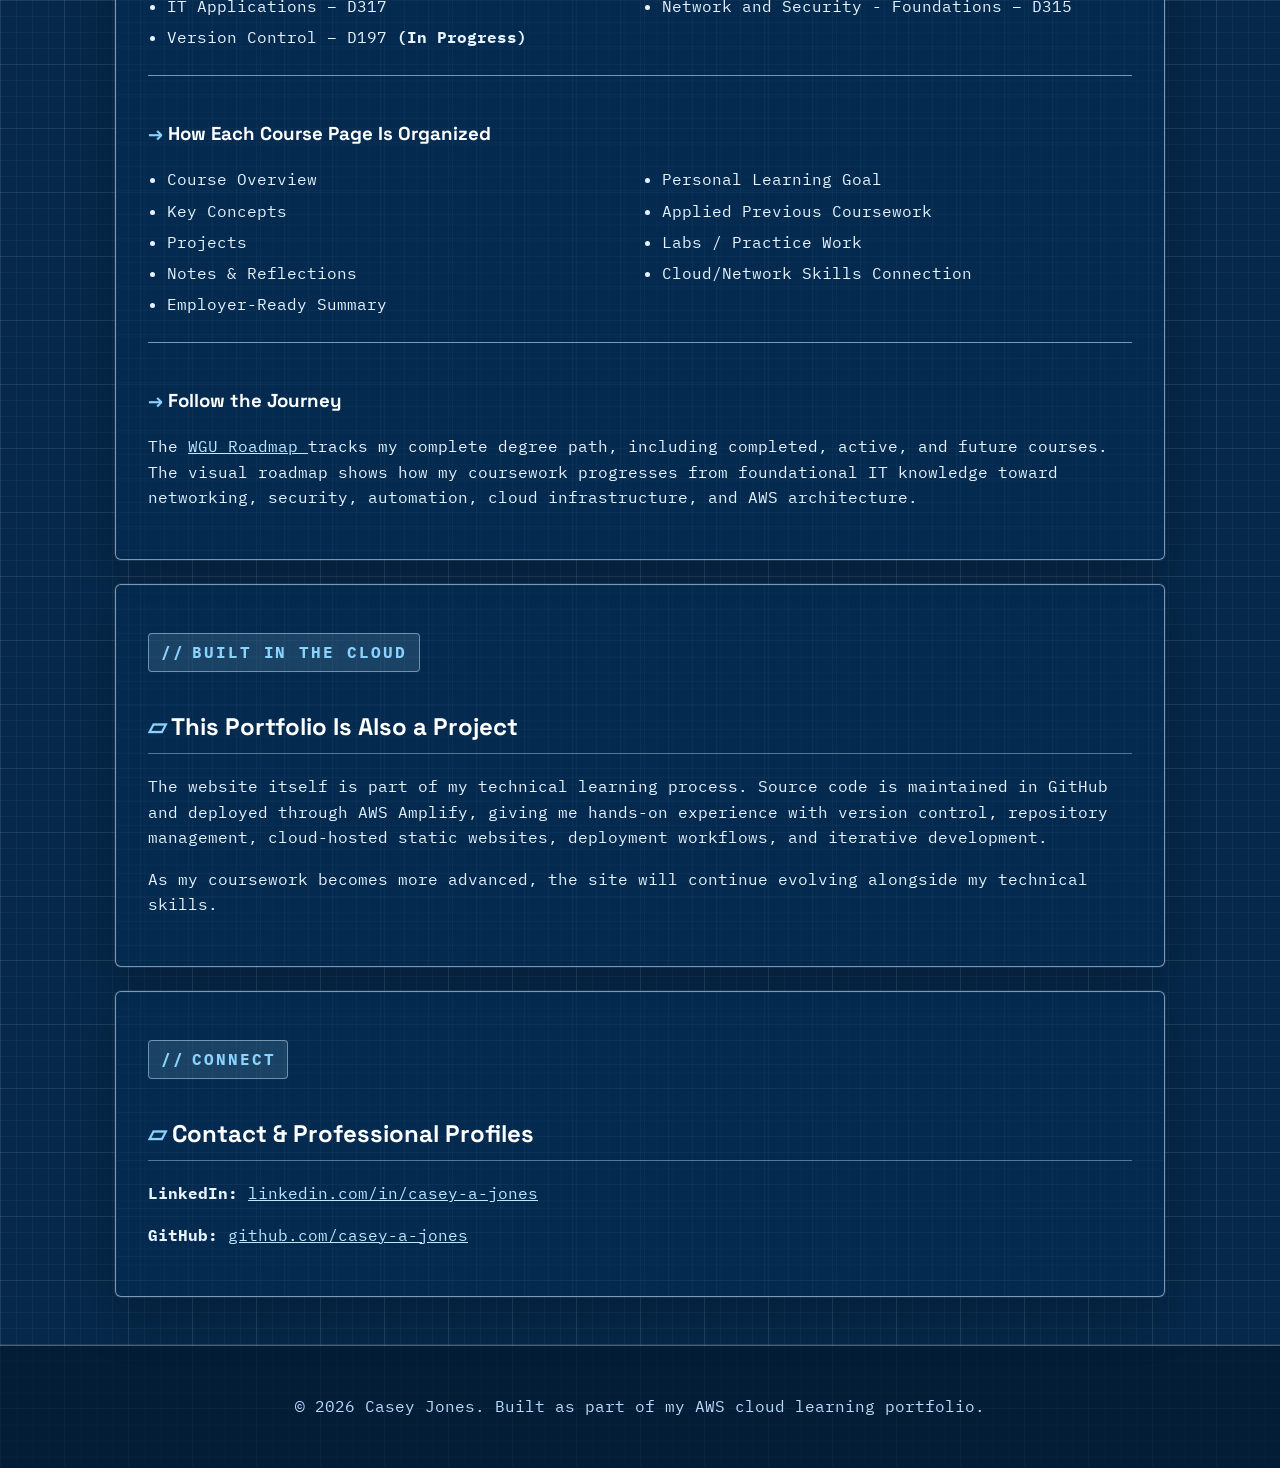
==== commit 28dd2672: "Refactor site navigation into shared JavaScript component" ====
--- a/index.html
+++ b/index.html
@@ -25,98 +25,7 @@
        ========================================================= -->
   <header class="hero">
 
-    <nav class="site-nav">
-
-      <a
-        class="brand"
-        href="https://www.linkedin.com/in/casey-a-jones"
-        target="_blank"
-        rel="noopener noreferrer"
-        aria-label="Open Casey Jones LinkedIn profile in a new tab"
-      >
-        <img
-          class="brand-photo"
-          src="assets/casey-headshot.jpg"
-          alt="Headshot of Casey Jones"
-        />
-
-        <span>Casey Jones</span>
-      </a>
-
-
-      <div class="nav-links">
-
-        <a href="#about">
-          About
-        </a>
-
-        <a href="#resume-focus">
-          Resume Focus
-        </a>
-
-        <a href="#course-portfolio">
-          WGU Course Portfolio
-        </a>
-
-        <a href="100-days-of-python.html">
-          100 Days of Python
-        </a>
-
-        <!-- Courses Dropdown -->
-        <div class="dropdown">
-
-          <button
-            class="dropdown-button"
-            type="button"
-          >
-            Courses ▾
-          </button>
-
-          <div class="dropdown-content">
-
-            <a href="courses/introduction-to-it-e004.html">
-              Introduction to IT – E004
-            </a>
-
-            <a href="courses/business-of-it-d336.html">
-              Business of IT - Applications – D336
-            </a>
-
-            <a href="courses/linux-foundations-d281.html">
-              Linux Foundations – D281
-            </a>
-
-            <a href="courses/it-foundations-d316.html">
-              IT Foundations – D316
-            </a>
-
-            <a href="courses/it-applications-d317.html">
-              IT Applications – D317
-            </a>
-
-          </div>
-        </div>
-
-
-        <a href="certifications.html">
-          Certifications
-        </a>
-
-        <a href="roadmap.html">
-          WGU Roadmap
-        </a>
-
-        <a href="version-control.html">
-          Version Control
-        </a>
-
-        <a href="#contact">
-          Contact
-        </a>
-
-      </div>
-
-    </nav>
+    <nav class="site-nav" id="site-nav"></nav>
 
 
     <!-- =========================================================
@@ -411,6 +320,14 @@
 
           <li>
             IT Applications – D317
+          </li>
+
+          <li>
+            Network and Security - Foundations – D315
+          </li>
+
+          <li>
+            Version Control – D197 <strong>(In Progress)</strong>
           </li>
 
         </ul>
